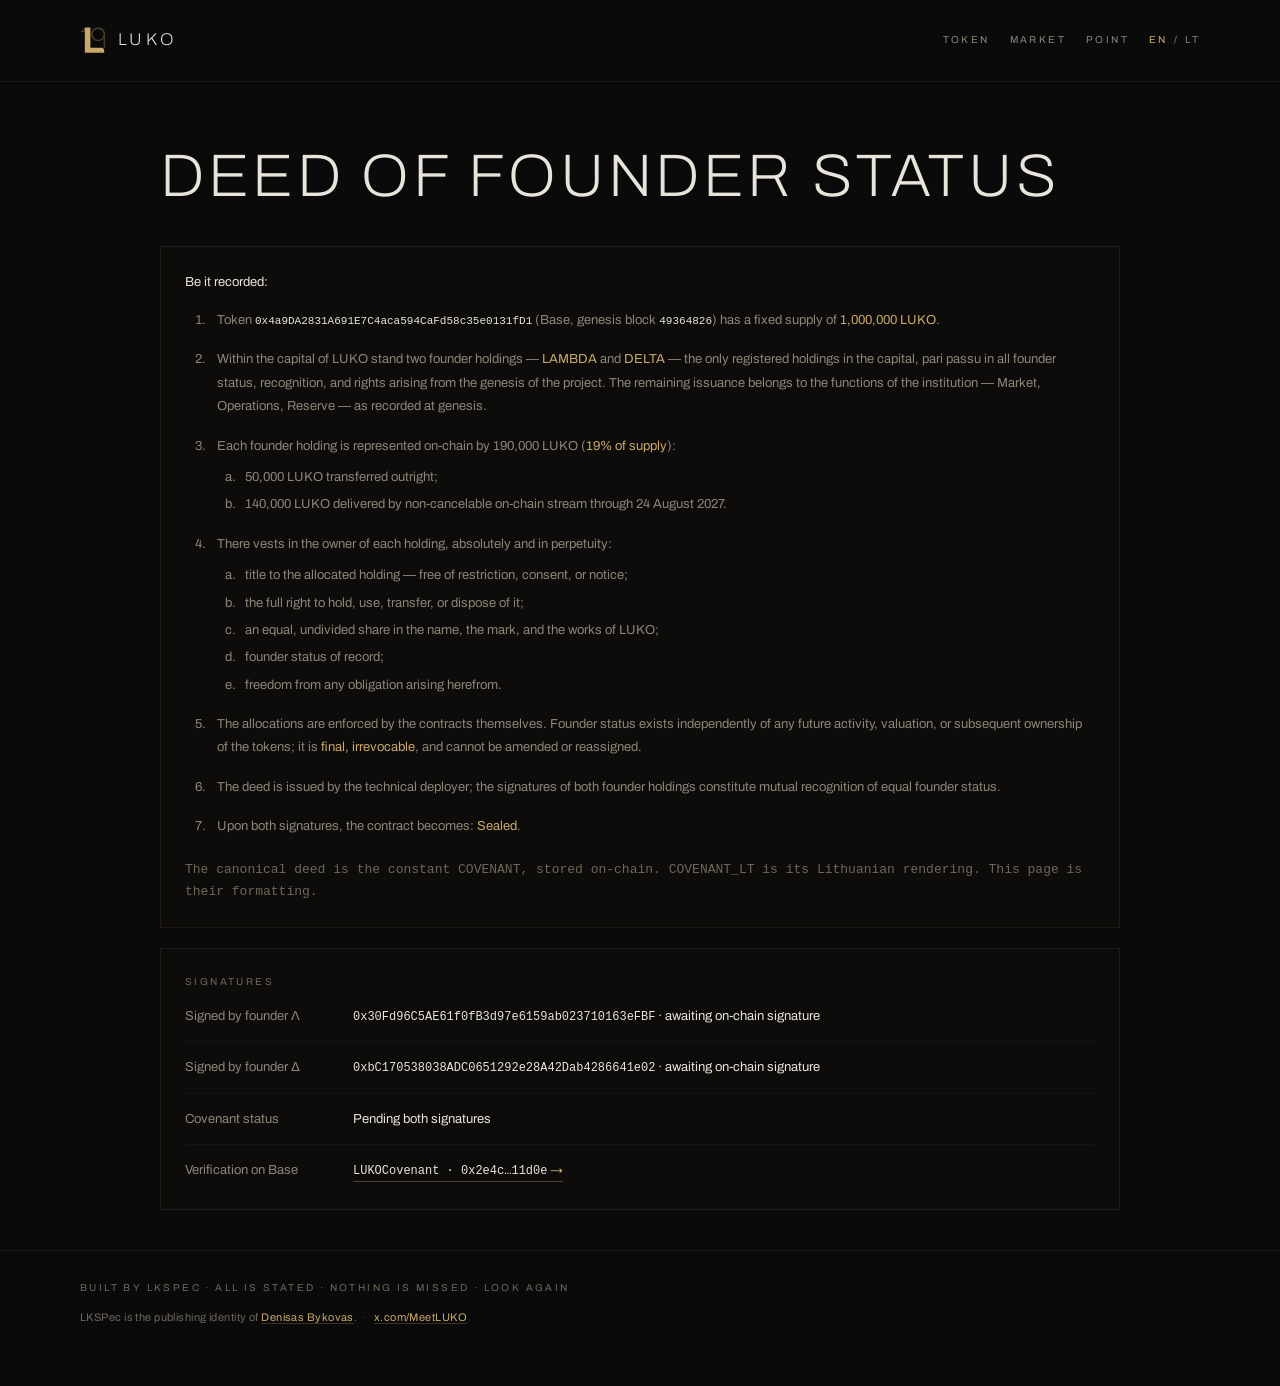
==== website/deed.html @ fccf097d "fix: close the bordered links on the point page The reset that strips the site's gold link underline" ====
<!DOCTYPE html>
<html lang="en">
<head>
  <meta charset="UTF-8">
  <meta name="viewport" content="width=device-width, initial-scale=1">
  <title data-en="LUKO — Deed of Founder Status" data-lt="LUKO — Steigėjo statuso aktas">LUKO — Deed of Founder Status</title>
  <meta name="description" content="LUKO deed of founder status.">
  <link rel="icon" href="assets/favicon.ico" sizes="any">
  <link rel="icon" type="image/png" sizes="32x32" href="assets/favicon-32.png">
  <link rel="icon" type="image/png" sizes="16x16" href="assets/favicon-16.png">
  <meta property="og:title" content="LUKO — Deed of Founder Status">
  <meta property="og:description" content="LUKO deed of founder status.">
  <meta property="og:url" content="https://meetluko.eu/deed">
  <meta property="og:image" content="https://meetluko.eu/api/og">
  <meta name="twitter:card" content="summary_large_image">
  <meta property="og:type" content="website">
  <meta property="og:site_name" content="LUKO">
  <meta property="og:image:width" content="1200">
  <meta property="og:image:height" content="630">
  <meta property="og:image:type" content="image/png">
  <meta property="og:image:alt" content="LUKO — fixed-supply ERC-20 on Base">
  <meta name="twitter:image" content="https://meetluko.eu/api/og">
  <meta name="twitter:title" content="LUKO — Deed of Founder Status">
  <meta name="twitter:description" content="LUKO deed of founder status.">
  <!-- SENTRY_DSN -->
  <script
    src="https://js-de.sentry-cdn.com/7738fc80396b4b68af0041def3125cb0.min.js"
    crossorigin="anonymous"
    defer
  ></script>
  <script>
    (function () {
      function initSentry() {
        try {
          window.Sentry.init({
            environment: "production",
            tracesSampleRate: 0
          });
        } catch (error) { /* Sentry must never block the site. */ }
      }

      function configureSentry() {
        try {
          if (!window.Sentry) return;
          if (typeof window.Sentry.onLoad === "function") {
            window.Sentry.onLoad(initSentry);
          } else {
            initSentry();
          }
        } catch (error) { /* CDN unavailable or blocked. */ }
      }

      if (document.readyState === "complete") {
        configureSentry();
      } else {
        window.addEventListener("load", configureSentry, { once: true });
      }
    })();

    function track(action) {
      try {
        if (window.Sentry && typeof window.Sentry.addBreadcrumb === "function") {
          window.Sentry.addBreadcrumb({ category: "ui", message: action, level: "info" });
        }
      } catch (error) { /* Tracking is non-blocking. */ }
    }

    document.addEventListener("click", function (event) {
      if (!(event.target instanceof Element)) return;
      var target = event.target.closest("a, button, [role='button']");
      if (!target) return;
      var action = target.getAttribute("data-sentry-action");
      if (action) track(action);
    }, true);
  </script>
  <link rel="stylesheet" href="styles.css?v=23">
</head>
<body>
  <a class="skip-link" href="#main" data-en="Skip to content" data-lt="Pereiti prie turinio">Skip to content</a>

  <header class="site-header">
    <a class="lockup" href="https://meetluko.eu/" aria-label="LUKO home">
      <img src="assets/logo-mark-dark.svg" alt="" width="26" height="26">
      <span class="wordmark">LUKO</span>
    </a>
    <nav class="site-nav" aria-label="Sections">
      <a href="/" data-en="Token" data-lt="Tokenas">Token</a>
      <a href="/market" data-en="Market" data-lt="Rinka">Market</a>
      <a href="/point" data-en="Point" data-lt="Taškas">Point</a>
      <span class="language-toggle" role="group" aria-label="Language">
        <button type="button" class="language-option is-active" data-language="en" data-sentry-action="lang_switch" aria-pressed="true">EN</button>
        <span aria-hidden="true">/</span>
        <button type="button" class="language-option" data-language="lt" data-sentry-action="lang_switch" aria-pressed="false">LT</button>
      </span>
    </nav>
  </header>

  <main id="main">
    <section class="hero" aria-labelledby="deed-title">
      <div class="hero-copy">
        <h1 id="deed-title" data-en="DEED OF FOUNDER STATUS" data-lt="STEIGĖJŲ STATUSO AKTAS">DEED OF FOUNDER STATUS</h1>
      </div>
    </section>

    <section class="panel" aria-label="Deed">
      <div class="lang-en">
        <p class="prose deed-opening">Be it recorded:</p>
        <ol class="deed-list">
          <li>Token <code>0x4a9DA2831A691E7C4aca594CaFd58c35e0131fD1</code> (Base, genesis block <code>49364826</code>) has a fixed supply of <span class="gold">1,000,000 LUKO</span>.</li>
          <li>Within the capital of LUKO stand two founder holdings — <span class="gold">LAMBDA</span> and <span class="gold">DELTA</span> — the only registered holdings in the capital, pari passu in all founder status, recognition, and rights arising from the genesis of the project. The remaining issuance belongs to the functions of the institution — Market, Operations, Reserve — as recorded at genesis.</li>
          <li>Each founder holding is represented on-chain by 190,000 LUKO (<span class="gold">19% of supply</span>):
            <ol type="a">
              <li>50,000 LUKO transferred outright;</li>
              <li>140,000 LUKO delivered by non-cancelable on-chain stream through 24 August 2027.</li>
            </ol>
          </li>
          <li>There vests in the owner of each holding, absolutely and in perpetuity:
            <ol type="a">
              <li>title to the allocated holding — free of restriction, consent, or notice;</li>
              <li>the full right to hold, use, transfer, or dispose of it;</li>
              <li>an equal, undivided share in the name, the mark, and the works of LUKO;</li>
              <li>founder status of record;</li>
              <li>freedom from any obligation arising herefrom.</li>
            </ol>
          </li>
          <li>The allocations are enforced by the contracts themselves. Founder status exists independently of any future activity, valuation, or subsequent ownership of the tokens; it is <span class="gold">final, irrevocable</span>, and cannot be amended or reassigned.</li>
          <li>The deed is issued by the technical deployer; the signatures of both founder holdings constitute mutual recognition of equal founder status.</li>
          <li>Upon both signatures, the contract becomes: <span class="gold">Sealed</span>.</li>
        </ol>
      </div>
      <div class="lang-lt">
        <p class="prose deed-opening">Šiuo aktu įtvirtinama:</p>
        <ol class="deed-list">
          <li>Tokeno <code>0x4a9DA2831A691E7C4aca594CaFd58c35e0131fD1</code> (Base, genesis blokas <code>49364826</code>) emisija yra fiksuota — <span class="gold">1 000 000 LUKO</span>.</li>
          <li>LUKO kapitale įtvirtintos dvi steigėjų dalys — <span class="gold">LAMBDA</span> ir <span class="gold">DELTA</span> — vienintelės vardinės dalys kapitale; jos lygiavertės (pari passu) visame steigėjų statuse, pripažinime ir teisėse, kylančiose iš projekto genesis. Likusi emisija priklauso institucijos funkcijoms — Market, Operations, Reserve — pagal genesis įrašą.</li>
          <li>Kiekviena steigėjų dalis on-chain išreiškiama 190 000 LUKO (<span class="gold">19 % emisijos</span>):
            <ol type="a">
              <li>50 000 LUKO perduodami iš karto;</li>
              <li>140 000 LUKO tiekiami neatšaukiamu on-chain srautu iki 2027 m. rugpjūčio 24 d.</li>
            </ol>
          </li>
          <li>Kiekvienos dalies savininkui absoliučiai ir amžinai priklauso:
            <ol type="a">
              <li>nuosavybės teisė į priskirtą dalį — be apribojimų, sutikimų ar pranešimų;</li>
              <li>visa teisė ją laikyti, naudoti, perleisti ar disponuoti;</li>
              <li>lygi, nedaloma dalis LUKO vardo, ženklo ir kūrinių;</li>
              <li>įrašyto steigėjo statusas;</li>
              <li>laisvė nuo bet kokių iš to kylančių įsipareigojimų.</li>
            </ol>
          </li>
          <li>Paskirstymą užtikrina patys kontraktai. Steigėjų statusas galioja nepriklausomai nuo būsimos veiklos, vertės ar vėlesnės tokenų nuosavybės; jis yra <span class="gold">galutinis, neatšaukiamas</span> ir negali būti keičiamas ar perleidžiamas.</li>
          <li>Aktą išleidžia techninis diegėjas; abiejų steigėjų dalių parašai reiškia abipusį lygiaverčio steigėjų statuso pripažinimą.</li>
          <li>Gavus abu parašus, kontraktas tampa: <span class="gold">„Sealed"</span> („Užrakintas").</li>
        </ol>
      </div>
      <p class="footnote spec-gap" data-en="The canonical deed is the constant COVENANT, stored on-chain. COVENANT_LT is its Lithuanian rendering. This page is their formatting." data-lt="Kanoninis aktas yra konstanta COVENANT, saugoma on-chain. COVENANT_LT — jos lietuviškas atitikmuo. Šis puslapis — tik jų formatavimas.">The canonical deed is the constant COVENANT, stored on-chain. COVENANT_LT is its Lithuanian rendering. This page is their formatting.</p>
    </section>

    <section class="panel" aria-labelledby="signatures-label">
      <h2 id="signatures-label" class="label" data-en="Signatures" data-lt="PARAŠAI">Signatures</h2>
      <div class="link-rows">
        <div class="link-row">
          <span class="link-name" data-en="Signed by founder Λ" data-lt="Pasirašė steigėjas Λ">Signed by founder Λ</span>
          <span class="deed-sig"><code class="address">0x30Fd96C5AE61f0fB3d97e6159ab023710163eFBF</code> · <span id="sig-lambda" data-en="awaiting on-chain signature" data-lt="laukiama parašo grandinėje">awaiting on-chain signature</span></span>
        </div>
        <div class="link-row">
          <span class="link-name" data-en="Signed by founder Δ" data-lt="Pasirašė steigėjas Δ">Signed by founder Δ</span>
          <span class="deed-sig"><code class="address">0xbC170538038ADC0651292e28A42Dab4286641e02</code> · <span id="sig-delta" data-en="awaiting on-chain signature" data-lt="laukiama parašo grandinėje">awaiting on-chain signature</span></span>
        </div>
        <div class="link-row">
          <span class="link-name" data-en="Covenant status" data-lt="Akto būsena">Covenant status</span>
          <span id="covenant-status" data-en="Pending both signatures" data-lt="Laukiama abiejų parašų">Pending both signatures</span>
        </div>
        <div class="link-row">
          <span class="link-name" data-en="Verification on Base" data-lt="Patikra Base tinkle">Verification on Base</span>
          <a href="https://basescan.org/address/0x2e4c8DcbdDA4eDbEdC2E1052185111592ca11d0e#code" rel="noopener" data-sentry-action="outbound_deed_verification"><code class="address">LUKOCovenant · 0x2e4c…11d0e</code> →</a>
        </div>
      </div>
    </section>
  </main>

  <footer class="site-footer">
    <p>Built by LKSPec · <span data-en="All is stated · Nothing is missed · Look again" data-lt="Viskas pasakyta · Nieko nepraleista · Pažvelk dar kartą">All is stated · Nothing is missed · Look again</span></p>
    <p class="footer-note">LKSPec is the publishing identity of <a href="https://www.linkedin.com/in/bykovas/" rel="noopener me">Denisas Bykovas</a>.<span class="footer-sep">·</span><a href="https://x.com/MeetLUKO" rel="noopener me" data-sentry-action="outbound_x">x.com/MeetLUKO</a></p>
  </footer>

  <script src="app.js?v=10" defer></script>
  <script src="covenant.js?v=1" type="module"></script>
</body>
</html>
---- website/styles.css ----
/* LUKO — genesis site. Tokens from the LUKO design system. Mobile-first. */
@import url("https://fonts.googleapis.com/css2?family=Archivo:wght@200;300;400&display=swap");

:root {
  --luko-gold: #C9A86A;
  --luko-gold-hover: #E4D2AA;
  --luko-black: #0A0A0A;
  --luko-panel: #0D0C0A;
  --luko-hairline: #1E1B16;
  --luko-hairline-raised: #2A261E;
  --luko-divider: #151310;
  --luko-offwhite: #E8E4DC;
  --luko-muted: #8C8577;
  --luko-faint: #6E6759;
  --font-sans: "Helvetica Neue", Archivo, Helvetica, Arial, sans-serif;
  --font-mono: "SF Mono", ui-monospace, Menlo, monospace;
  --motion: 120ms linear;
}

* { box-sizing: border-box; }

body {
  margin: 0;
  background: var(--luko-black);
  color: var(--luko-offwhite);
  font-family: var(--font-sans);
  font-size: 13px;
  line-height: 1.7;
  -webkit-font-smoothing: antialiased;
}

a {
  color: var(--luko-gold);
  text-decoration: none;
  border-bottom: 1px solid rgba(201, 168, 106, 0.35);
  transition: color var(--motion), border-color var(--motion);
}
a:hover { color: var(--luko-gold-hover); border-bottom-color: var(--luko-gold-hover); }
::selection { background: rgba(201, 168, 106, 0.25); }

:focus-visible {
  outline: 1px solid var(--luko-gold);
  outline-offset: 3px;
}

.skip-link {
  position: absolute;
  left: 24px;
  top: -48px;
  padding: 8px 14px;
  background: var(--luko-panel);
  border: 1px solid var(--luko-hairline-raised);
  font-size: 10px;
  letter-spacing: 0.24em;
  text-transform: uppercase;
  z-index: 10;
}
.skip-link:focus { top: 16px; }

/* Header — the only sticky element */
.site-header {
  position: sticky;
  top: 0;
  display: flex;
  align-items: center;
  gap: 24px;
  padding: 18px 24px;
  background: var(--luko-black);
  border-bottom: 1px solid var(--luko-hairline);
  z-index: 5;
}
.lockup {
  display: flex;
  align-items: center;
  gap: 12px;
  color: var(--luko-offwhite);
  border-bottom: 0;
}
.lockup:hover {
  color: var(--luko-offwhite);
  border-bottom-color: transparent;
}
.wordmark { font-size: 17px; font-weight: 200; letter-spacing: 0.2em; }
.site-nav {
  display: flex;
  align-items: center;
  gap: 20px;
  margin-left: auto;
  font-size: 10px;
  letter-spacing: 0.24em;
  text-transform: uppercase;
}
.site-nav a {
  display: inline-flex;
  align-items: center;
  line-height: 1;
  color: var(--luko-muted);
  border-bottom: 1px solid transparent;
}
.site-nav a:hover { color: var(--luko-gold); border-bottom-color: var(--luko-gold); }
.language-toggle {
  display: inline-flex;
  align-items: center;
  gap: 6px;
  line-height: 1;
  color: var(--luko-muted);
  white-space: nowrap;
}
.language-option {
  appearance: none;
  margin: 0;
  padding: 0;
  font: inherit;
  line-height: 1;
  letter-spacing: inherit;
  text-transform: inherit;
  color: var(--luko-muted);
  background: transparent;
  border: 0;
  cursor: pointer;
  transition: color var(--motion);
}
.language-option:hover,
.language-option.is-active { color: var(--luko-gold); }

main {
  max-width: 1120px;
  margin: 0 auto;
  padding: 0 24px;
}

/* Hero — coin left, copy right, as on the social banner */
.hero {
  display: flex;
  flex-direction: row;
  align-items: center;
  gap: 20px;
  padding: 44px 0 32px;
}
.hero-mark { width: 76px; height: 76px; }
.hero-copy {
  display: flex;
  flex-direction: column;
  gap: 10px;
}
.hero h1 {
  margin: 0;
  font-size: 38px;
  font-weight: 200;
  letter-spacing: 0.06em;
  line-height: 1;
}
.hero-kicker {
  margin: 0;
  font-size: 10px;
  letter-spacing: 0.18em;
  text-transform: uppercase;
  color: var(--luko-gold);
}
.tagline {
  margin: 0;
  font-size: 15px;
  color: var(--luko-muted);
  text-wrap: pretty;
}

/* Statement — narrative display line */
.statement { padding: 8px 0 40px; }
.statement-line {
  margin: 0;
  font-size: 24px;
  font-weight: 200;
  letter-spacing: 0.04em;
  line-height: 1.4;
  color: var(--luko-offwhite);
  text-wrap: pretty;
}

/* Full-width band */
.band {
  border-top: 1px solid rgba(201, 168, 106, 0.35);
  border-bottom: 1px solid rgba(201, 168, 106, 0.35);
  padding: 28px 0;
  margin: 32px 0;
  text-align: center;
}
.band p {
  margin: 0;
  font-size: 15px;
  font-weight: 300;
  letter-spacing: 0.06em;
  color: var(--luko-offwhite);
}

/* Footnotes */
.footnote {
  margin: 16px 0 0;
  font-family: var(--font-mono);
  font-size: 13px;
  line-height: 1.7;
  color: var(--luko-faint);
  text-wrap: pretty;
}
.footnote + .footnote { margin-top: 6px; }
.coin-line {
  margin: 16px 0 0;
  font-family: var(--font-mono);
  font-size: 12px;
  color: var(--luko-offwhite);
}
.disclosure {
  margin: 0;
  font-size: 11px;
  color: var(--luko-faint);
  text-wrap: pretty;
}
.closing-line {
  margin-top: 10px;
}

/* Panels */
.panel {
  border: 1px solid var(--luko-hairline);
  background: var(--luko-panel);
  padding: 20px;
  margin-bottom: 20px;
}
.label {
  margin: 0 0 12px;
  font-size: 10px;
  font-weight: 400;
  letter-spacing: 0.24em;
  text-transform: uppercase;
  color: var(--luko-faint);
}

/* Facts */
.facts { margin: 0; }
.fact {
  display: flex;
  justify-content: space-between;
  align-items: baseline;
  gap: 16px;
  padding: 11px 0;
  border-bottom: 1px solid var(--luko-divider);
}
.fact:last-child { border-bottom: none; }
.fact dt { color: var(--luko-muted); }
.fact dd { margin: 0; text-align: right; }
.fact .accent { color: var(--luko-gold); }
.fact .pending { color: var(--luko-faint); }

.prose {
  margin: 0;
  color: var(--luko-muted);
  text-wrap: pretty;
}

/* Links */
.link-rows { display: flex; flex-direction: column; }
.link-row {
  display: flex;
  flex-direction: column;
  gap: 8px;
  padding: 14px 0;
  border-bottom: 1px solid var(--luko-divider);
}
.link-row:last-child { border-bottom: none; padding-bottom: 3px; }
.link-row:first-child { padding-top: 3px; }
.link-name { color: var(--luko-muted); }
.link-row > a { align-self: flex-start; }
.contract { display: flex; flex-direction: column; gap: 12px; }
.address {
  font-family: var(--font-mono);
  font-size: 11px;
  color: var(--luko-offwhite);
  word-break: break-all;
}
.contract-actions { display: flex; align-items: center; gap: 16px; }

.copy-button {
  font-family: var(--font-sans);
  font-size: 12px;
  letter-spacing: 0.14em;
  text-transform: uppercase;
  color: var(--luko-offwhite);
  background: #12100D;
  border: 1px solid var(--luko-hairline-raised);
  border-radius: 0;
  height: 44px;
  padding: 0 20px;
  cursor: pointer;
  transition: border-color var(--motion), color var(--motion), background var(--motion);
}
.copy-button:hover { border-color: var(--luko-gold); color: var(--luko-gold); }

/* The quiet gold action — gold ink and border, no fill */
#add-luko,
#get-card,
.gold-action {
  background: transparent;
  border-color: rgba(201, 168, 106, 0.35);
  color: var(--luko-gold);
}
#add-luko:hover,
#get-card:hover,
.gold-action:hover {
  background: transparent;
  border-color: var(--luko-gold-hover);
  color: var(--luko-gold-hover);
}
#donation-note .copy-button { margin-top: 16px; }

/* Footer */
.site-footer {
  border-top: 1px solid var(--luko-hairline);
  margin-top: 40px;
  padding: 24px 24px 56px;
}
.site-footer p {
  margin: 0;
  font-size: 10px;
  letter-spacing: 0.24em;
  text-transform: uppercase;
  color: var(--luko-faint);
}
/* Attribution line — a sentence, so it drops the uppercase tracking of the
   line above it and stays quieter than any link on the page. */
.site-footer .footer-note {
  margin-top: 12px;
  font-size: 11px;
  letter-spacing: 0.04em;
  text-transform: none;
  color: var(--luko-faint);
}
.site-footer .footer-note a { border-bottom-color: rgba(201, 168, 106, 0.25); }
.footer-sep { padding: 0 6px; opacity: 0.5; }

@media (min-width: 720px) {
  .site-header { padding: 26px 80px; }
  main { padding: 0 80px; }
  .hero { padding: 64px 0 40px; gap: 32px; }
  .statement { padding: 8px 0 56px; }
  .statement-line { font-size: 32px; }
  .band { padding: 36px 0; margin: 40px 0; }
  .band p { font-size: 17px; }
  .hero-mark { width: 112px; height: 112px; }
  .hero-copy { gap: 14px; }
  .hero h1 { font-size: 60px; }
  .hero-kicker { font-size: 12px; }
  .tagline { font-size: 16px; }
  .panel { padding: 24px; }
  .link-row { flex-direction: row; align-items: baseline; }
  .link-name { width: 160px; flex-shrink: 0; }
  .contract { flex: 1; flex-direction: row; align-items: center; justify-content: space-between; gap: 24px; }
  .address { font-size: 12px; }
  .site-footer { padding: 28px 80px 60px; }
}

/* Wallet dialog */
dialog {
  background: var(--luko-panel);
  color: var(--luko-offwhite);
  border: 1px solid var(--luko-hairline-raised);
  border-radius: 0;
  padding: 24px;
  width: calc(100% - 48px);
  max-width: 360px;
  font-size: 13px;
  line-height: 1.7;
}
dialog::backdrop { background: rgba(0, 0, 0, 0.6); }
.dialog-message { margin: 0; }
.dialog-link { display: block; width: fit-content; margin-top: 16px; }
#wallet-dialog .address { display: block; margin: 12px 0; }
.dialog-actions {
  display: flex;
  justify-content: space-between;
  align-items: center;
  gap: 16px;
  margin-top: 20px;
}
.wallet-option {
  display: flex;
  align-items: center;
  gap: 12px;
  width: 100%;
  margin-bottom: 8px;
  font-family: var(--font-sans);
  font-size: 12px;
  letter-spacing: 0.14em;
  text-transform: uppercase;
  color: var(--luko-offwhite);
  background: transparent;
  border: 1px solid var(--luko-hairline-raised);
  border-radius: 0;
  height: 44px;
  padding: 0 16px;
  cursor: pointer;
  transition: border-color var(--motion), color var(--motion);
}
.wallet-option:last-child { margin-bottom: 0; }
.wallet-option:hover { border-color: var(--luko-gold); color: var(--luko-gold); }
.wallet-option img { width: 20px; height: 20px; }

/* Donation note flow */
#card-dialog.is-wide { max-width: 560px; }
.amount-input {
  width: 100%;
  margin-top: 16px;
  height: 44px;
  padding: 0 16px;
  font-family: var(--font-mono);
  font-size: 14px;
  color: var(--luko-offwhite);
  background: #12100D;
  border: 1px solid var(--luko-hairline-raised);
  border-radius: 0;
}
.amount-input:focus { outline: none; border-color: var(--luko-gold); }
.preset-row { display: flex; gap: 8px; margin-top: 16px; }
.preset-button {
  flex: 1;
  font-family: var(--font-sans);
  font-size: 12px;
  letter-spacing: 0.08em;
  color: var(--luko-muted);
  background: transparent;
  border: 1px solid var(--luko-hairline-raised);
  border-radius: 0;
  height: 40px;
  cursor: pointer;
  transition: border-color var(--motion), color var(--motion);
}
.preset-button:hover { border-color: var(--luko-gold); color: var(--luko-gold); }
.preset-button.is-active { border-color: var(--luko-gold); color: var(--luko-gold); }
.donate-submit { margin-top: 16px; width: 100%; }
.note-img {
  display: block;
  width: 100%;
  height: auto;
  border: 1px solid var(--luko-hairline-raised);
}
.note-download { margin-top: 16px; width: 100%; }
.note-hint {
  margin: 12px 0 0;
  font-size: 11px;
  letter-spacing: 0.04em;
  color: var(--luko-muted);
  text-align: center;
}

/* Streams — two mirrored columns */
.streams-grid { display: flex; flex-direction: column; }
@media (min-width: 720px) {
  .streams-grid { display: grid; grid-template-columns: 1fr 1fr; gap: 20px; }
  .streams-grid .panel { margin-bottom: 20px; }
}

/* Live market — prominent value */
/* Two headline values. Stacked full-width on phones so each number keeps its
   size; paired left/right once there is room for both on one line. */
.market-value-block {
  margin-top: 20px;
  padding-top: 20px;
  border-top: 1px solid var(--luko-hairline);
  display: flex;
  flex-direction: column;
  gap: 18px;
}
.market-stake-row {
  display: flex;
  align-items: baseline;
  gap: 12px;
}
.market-value-big {
  font-size: 40px;
  font-weight: 200;
  letter-spacing: 0.04em;
  line-height: 1;
  color: var(--luko-gold);
}
.market-stake-units { font-size: 13px; color: var(--luko-faint); }
/* Composition bar — immediate vs streaming, in true proportion (50k / 140k) */
.market-split {
  display: flex;
  height: 8px;
  border-radius: 4px;
  overflow: hidden;
  background: var(--luko-divider);
}
.market-split-immediate { width: 26.3%; background: var(--luko-gold); }
.market-split-streaming { width: 73.7%; background: #6E5F45; }
.market-components { display: flex; flex-direction: column; gap: 14px; }
.market-value-item .label { display: flex; align-items: center; gap: 8px; }
.market-value-mid {
  font-size: 22px;
  font-weight: 200;
  color: var(--luko-offwhite);
}
/* "available now" sub-line under the streaming value: vested-so-far in LUKO
   (ticks client-side) and, once price is known, its USD value. Distinguishes
   the total streaming allocation from the portion already available. */
.market-value-avail {
  font-size: 12px;
  color: var(--luko-faint);
  margin-top: 4px;
}
/* Footnote reference marker (superscript "1") next to the price and stake,
   linking to the #price-note explanation at the foot of the page. */
.note-ref {
  font-size: 11px;
  line-height: 1;
  vertical-align: super;
  margin-left: 3px;
  color: var(--luko-gold);
  text-decoration: none;
  border-bottom: none;
}
.note-ref:hover { text-decoration: underline; }
/* Price-calculation footnote at the foot of the market page. */
.market-note {
  max-width: 640px;
  margin: 8px auto 0;
  padding: 0 20px;
  color: var(--luko-faint);
  font-size: 12px;
  line-height: 1.55;
}
.market-note p { margin: 0; }
.market-note-verify { margin-top: 6px; }
.market-note a {
  color: var(--luko-gold);
  border-bottom: 1px solid rgba(201, 168, 106, 0.25);
}
/* Point — placeholder page: centered logo + "coming soon" caption. */
.point-hero {
  display: flex;
  flex-direction: column;
  align-items: center;
  justify-content: center;
  text-align: center;
  gap: 24px;
  padding: 72px 0 56px;
  min-height: 42vh;
}
.point-logo { width: 96px; height: 96px; }
.point-title {
  font-size: 34px;
  font-weight: 200;
  letter-spacing: 0.14em;
  margin: 0;
  color: var(--luko-offwhite);
}
.point-soon { color: var(--luko-faint); font-size: 16px; letter-spacing: 0.02em; margin: 0; }
@media (min-width: 720px) {
  .point-logo { width: 128px; height: 128px; }
  .point-title { font-size: 44px; }
  .point-soon { font-size: 18px; }
}
.swatch { width: 9px; height: 9px; border-radius: 2px; flex: 0 0 auto; }
.swatch-immediate { background: var(--luko-gold); }
.swatch-streaming { background: #6E5F45; }
@media (min-width: 720px) {
  .market-value-big { font-size: 56px; }
  .market-value-mid { font-size: 30px; }
  .market-components { flex-direction: row; gap: 24px; }
  .market-components .market-value-item { flex: 1; }
  .market-value-item:last-child { text-align: right; }
  .market-value-item:last-child .label { justify-content: flex-end; }
}

/* Chart embed — tinted to brand */
.chart-frame { border: 1px solid var(--luko-divider); }
.chart-frame iframe {
  display: block;
  width: 100%;
  height: 640px;
  border: 0;
  filter: hue-rotate(-125deg) saturate(0.55) brightness(0.96);
}

/* Allocation — chart + table */
.allocation-layout { display: flex; flex-direction: column; gap: 28px; }
.allocation-chart-col { display: flex; flex-direction: column; gap: 20px; align-items: center; }
.allocation-chart { width: 208px; height: 208px; }
.allocation-legend {
  list-style: none;
  margin: 0;
  padding: 0;
  display: flex;
  flex-direction: column;
  gap: 8px;
  width: 100%;
  max-width: 240px;
}
.allocation-legend li {
  display: flex;
  align-items: center;
  gap: 10px;
  font-size: 12px;
  color: var(--luko-muted);
}
.legend-swatch { width: 10px; height: 10px; flex-shrink: 0; }
.row-swatch {
  display: inline-block;
  width: 9px;
  height: 9px;
  margin-right: 10px;
  vertical-align: baseline;
}
.legend-name { flex: 1; }
.legend-pct { color: var(--luko-offwhite); }
.table-scroll { overflow-x: auto; }
.allocation-table {
  width: 100%;
  border-collapse: collapse;
  font-size: 13px;
  white-space: nowrap;
}
.allocation-table th {
  padding: 0 12px 10px;
  font-size: 10px;
  font-weight: 400;
  letter-spacing: 0.24em;
  text-transform: uppercase;
  color: var(--luko-faint);
  text-align: right;
  border-bottom: 1px solid var(--luko-hairline);
}
.allocation-table td {
  padding: 11px 12px;
  text-align: right;
  border-bottom: 1px solid var(--luko-divider);
  color: var(--luko-offwhite);
}
.allocation-table th:first-child,
.allocation-table td:first-child { text-align: left; padding-left: 0; }
.allocation-table th:last-child,
.allocation-table td:last-child { padding-right: 0; }
.allocation-table td:first-child { color: var(--luko-muted); }
.allocation-table .muted { color: var(--luko-faint); }
.allocation-table .accent { color: var(--luko-gold); }
.allocation-table .total-row td {
  border-bottom: none;
  border-top: 1px solid var(--luko-hairline-raised);
  color: var(--luko-offwhite);
}
@media (max-width: 719px) {
  .allocation-table { font-size: 10px; white-space: normal; }
  .allocation-table th {
    padding: 0 4px 8px;
    font-size: 8px;
    letter-spacing: 0.08em;
  }
  .allocation-table td { padding: 9px 4px; }
  .allocation-table th:nth-child(3),
  .allocation-table td:nth-child(3) { display: none; }
}
@media (min-width: 960px) {
  .allocation-layout { flex-direction: row; align-items: flex-start; gap: 40px; }
  .allocation-chart-col { flex-shrink: 0; }
  .table-scroll { flex: 1; }
}

@media (prefers-reduced-motion: reduce) {
  *, *::before, *::after { transition: none !important; }
}

/* Specification page */
.spec-table {
  width: 100%;
  border-collapse: collapse;
  font-size: 12px;
}
.spec-table td {
  padding: 7px 12px;
  text-align: right;
  border-bottom: 1px solid var(--luko-divider);
  color: var(--luko-offwhite);
}
.spec-table tr:last-child td { border-bottom: none; }
.spec-table td:first-child { text-align: left; padding-left: 0; color: var(--luko-muted); }
.spec-table td:last-child { padding-right: 0; }
.spec-table code { font-family: var(--font-mono); font-size: 11px; word-break: break-all; }
.spec-table .accent { color: var(--luko-gold); }
.prose code { font-family: var(--font-mono); font-size: 11px; color: var(--luko-offwhite); }
.prose strong { font-weight: 400; color: var(--luko-offwhite); }
.prose + .prose { margin-top: 12px; }
.spec-gap { margin-top: 20px; }
.sublabel {
  margin: 24px 0 12px;
  font-size: 10px;
  font-weight: 400;
  letter-spacing: 0.24em;
  text-transform: uppercase;
  color: var(--luko-faint);
}
.code-block {
  margin: 12px 0 0;
  padding: 16px;
  border: 1px solid var(--luko-divider);
  background: var(--luko-bg, #0A0A0A);
  font-family: var(--font-mono);
  font-size: 11px;
  line-height: 1.7;
  color: var(--luko-offwhite);
  overflow-x: auto;
}
.spec-list {
  margin: 12px 0;
  padding-left: 18px;
  color: var(--luko-muted);
  font-size: 13px;
  line-height: 1.7;
}
.spec-list li { margin-bottom: 6px; }
.spec-list li:last-child { margin-bottom: 0; }
.spec-list strong { font-weight: 400; color: var(--luko-offwhite); }
.faq-item { padding: 14px 0; border-bottom: 1px solid var(--luko-divider); }
.faq-item:last-child { border-bottom: none; padding-bottom: 3px; }
.faq-q {
  margin: 0 0 8px;
  font-size: 13px;
  color: var(--luko-offwhite);
}
.link-plain { font-size: 13px; color: var(--luko-offwhite); }
.doc-link { display: inline-block; margin-top: 4px; }

/* Spec — contents + back-to-top */
html { scroll-behavior: smooth; }
main section[id], #top { scroll-margin-top: 76px; }
.spec-toc {
  display: flex;
  flex-wrap: wrap;
  gap: 8px 20px;
  padding: 0 0 24px;
}
.spec-toc a {
  font-size: 10px;
  letter-spacing: 0.18em;
  text-transform: uppercase;
  color: var(--luko-muted);
  border-bottom: 1px solid transparent;
  transition: color var(--motion), border-color var(--motion);
}
.spec-toc a:hover { color: var(--luko-gold); border-bottom-color: var(--luko-gold); }
.panel-head {
  display: flex;
  align-items: baseline;
  justify-content: space-between;
  gap: 16px;
}
.panel-head .label { margin-bottom: 12px; }
.to-top {
  font-size: 10px;
  letter-spacing: 0.18em;
  text-transform: uppercase;
  color: var(--luko-faint);
  border-bottom: 1px solid transparent;
  white-space: nowrap;
  transition: color var(--motion), border-color var(--motion);
}
.to-top:hover { color: var(--luko-gold); border-bottom-color: var(--luko-gold); }

/* Parallel-language blocks. Long documents keep both languages in the markup
   so inline <code>/<strong> survives switching; only one block is shown.
   English is the default, including without JavaScript. */
.lang-lt { display: none; }
[data-lang="lt"] .lang-lt { display: block; }
[data-lang="lt"] .lang-en { display: none; }

/* Give / take — equal pair */
#donation-note .copy-button,
#claim .copy-button { margin-top: 16px; }
#claim .footnote { margin-top: 10px; }
.copy-button:disabled,
.copy-button:disabled:hover {
  background: #1A1814;
  border-color: transparent;
  color: var(--luko-disabled, #4E4940);
  cursor: not-allowed;
}

/* Give | take — equal columns on wide screens, stacked on mobile */
.give-take-grid { display: flex; flex-direction: column; }
@media (min-width: 720px) {
  .give-take-grid { display: grid; grid-template-columns: 1fr 1fr; gap: 20px; }
}

/* Deed */
.deed-opening { color: var(--luko-offwhite); }
.deed-list { margin: 16px 0 0; padding-left: 24px; color: var(--luko-muted); font-size: 13px; line-height: 1.8; }
.deed-list > li { margin-bottom: 16px; padding-left: 8px; }
.deed-list > li:last-child { margin-bottom: 0; }
.deed-list ol { margin: 8px 0 0; padding-left: 22px; }
.deed-list ol li { margin-bottom: 4px; padding-left: 6px; }
.deed-list code { font-family: var(--font-mono); font-size: 11px; color: var(--luko-offwhite); word-break: break-all; }
.deed-list .gold, .gold { color: var(--luko-gold); }

/* ---------------------------------------------------------------------------
   Point — the page written for friends rather than for the record.
   It runs its own visual identity: apricot paper with a dot screen, Anton
   display type, neon fills. Everything here is scoped to `.pt-body` so the
   black/champagne system used by every other page is untouched.
   Mobile-first; one breakpoint at 900px.
   --------------------------------------------------------------------------- */
.pt-body {
  --pt-bg: #FFDFAF;
  --pt-ink: #1E1408;
  --pt-ink-hover: #3A2A16;
  --pt-ink-soft: #7A5F3C;
  --pt-rule: #1E140833;
  --pt-rule-dark: #FFDFAF33;
  --pt-note-dark: #FFDFAF99;
  --pt-magenta: #B0007F;
  --pt-pink: #FF4BD8;
  --pt-green: #8BFF6B;
  --pt-on-dark: #FFDFAF;
  --pt-display: Anton, "Arial Narrow", "Helvetica Neue", sans-serif;
  --pt-sans: "Space Grotesk", "Helvetica Neue", Arial, sans-serif;
  --pt-mono: "DM Mono", ui-monospace, Menlo, monospace;

  background: var(--pt-bg);
  background-image: radial-gradient(#00000018 1px, transparent 1px);
  background-size: 4px 4px;
  color: var(--pt-ink);
  font-family: var(--pt-sans);
  font-size: 15px;
  line-height: 1.5;
}

/* The site-wide link and layout rules assume the dark system; unwind them.
   :where() keeps this reset at zero specificity for the `a`, so a bordered
   link like the secondary button or the dashed card keeps the border it asks
   for — without it the reset outranks them and the box renders open at the
   bottom. */
.pt-body :where(a) {
  color: inherit;
  border-bottom: 0;
  transition: background-color var(--motion), color var(--motion), border-color var(--motion);
}
.pt-body :where(a:hover) { color: inherit; border-bottom-color: transparent; }
.pt-body ::selection { background: rgba(176, 0, 127, 0.22); }
.pt-body :focus-visible { outline: 2px solid var(--pt-magenta); outline-offset: 2px; }
.pt-body .skip-link {
  background: var(--pt-ink);
  border-color: var(--pt-ink);
  color: var(--pt-on-dark);
  font-family: var(--pt-mono);
}
.pt-body main { max-width: 656px; margin: 0 auto; padding: 0; }
.pt-body main section[id] { scroll-margin-top: 24px; }
.pt-header,
.pt-footer { max-width: 656px; margin: 0 auto; }

/* Header */
.pt-header {
  display: flex;
  align-items: center;
  gap: 12px;
  padding: 18px;
}
.pt-lockup { display: flex; align-items: center; gap: 10px; }
.pt-chip {
  flex: none;
  width: 46px;
  height: 46px;
  display: flex;
  align-items: center;
  justify-content: center;
  background: #000;
  border-radius: 50%;
}
.pt-chip img { display: block; width: 26px; height: 26px; }
.pt-wordmark { font-family: var(--pt-display); font-size: 19px; letter-spacing: 0.04em; }
.pt-nav { display: none; }
.pt-body .pt-header-cta { display: none; }
.pt-meta { display: flex; align-items: center; gap: 14px; margin-left: auto; }
.pt-tag {
  font-family: var(--pt-mono);
  font-size: 10px;
  letter-spacing: 0.16em;
  color: var(--pt-ink-soft);
}
.pt-body .language-toggle {
  font-family: var(--pt-mono);
  font-size: 10px;
  letter-spacing: 0.16em;
  color: var(--pt-ink-soft);
}
.pt-body .language-option { font-family: inherit; color: var(--pt-ink-soft); }
.pt-body .language-option:hover,
.pt-body .language-option.is-active { color: var(--pt-ink); }

/* Hero */
.pt-hero-copy { padding: 10px 18px 22px; }
.pt-h1 {
  margin: 0;
  font-family: var(--pt-display);
  font-weight: 400;
  font-size: 46px;
  /* Anton never goes below line-height 1: Lithuanian diacritics (Ė, Ų, Ž, Š, Ū)
     collide with the line above. */
  line-height: 1.05;
}
.pt-accent { color: var(--pt-magenta); }
.pt-lead { margin: 16px 0 0; font-size: 17px; line-height: 1.5; font-weight: 500; }
.pt-facts {
  list-style: none;
  margin: 0 18px 22px;
  padding: 0;
  display: grid;
  grid-template-columns: 1fr 1fr;
}
.pt-fact { padding: 16px 14px; border-top: 2px solid var(--pt-ink); }
.pt-fact:nth-child(odd) { border-right: 2px solid var(--pt-ink); }
.pt-fact-value {
  display: block;
  font-family: var(--pt-display);
  font-weight: 400;
  font-size: 26px;
  line-height: 1;
}
.pt-fact-label {
  display: block;
  margin-top: 8px;
  font-family: var(--pt-mono);
  font-size: 10px;
  letter-spacing: 0.12em;
  color: var(--pt-ink-soft);
}

/* Questions */
.pt-qa { padding: 0 18px 22px; }
.pt-section-title {
  margin: 0 0 12px;
  font-family: var(--pt-display);
  font-weight: 400;
  font-size: 24px;
  line-height: 1.1;
}
.pt-cards { display: flex; flex-direction: column; gap: 10px; }
.pt-card {
  display: block;
  padding: 16px;
  border: 3px solid var(--pt-ink);
}
/* The filled cards carry a border in their own colour so every card in the row
   has the same box, fill or no fill. */
.pt-card--pink { background: var(--pt-pink); border-color: var(--pt-pink); }
.pt-card--green { background: var(--pt-green); border-color: var(--pt-green); }
.pt-card--ask { display: none; }
.pt-q {
  display: block;
  margin: 0 0 7px;
  font-family: var(--pt-display);
  font-weight: 400;
  font-size: 19px;
  line-height: 1.15;
}
.pt-a { display: block; margin: 0; font-size: 15px; line-height: 1.5; }

/* That night */
.pt-night { padding: 0 18px 22px; }
.pt-night-note { display: none; }
.pt-steps {
  list-style: none;
  margin: 0;
  padding: 0;
  border-top: 2px solid var(--pt-ink);
}
.pt-step {
  display: grid;
  grid-template-columns: 62px 1fr;
  padding: 14px 0;
}
.pt-step + .pt-step { border-top: 1px solid var(--pt-rule); }
.pt-time { font-family: var(--pt-mono); font-size: 13px; color: var(--pt-ink-soft); }
.pt-step--last .pt-time { color: var(--pt-magenta); }
.pt-step-body { margin: 0; font-size: 15px; line-height: 1.5; }

/* Statement and call to action */
.pt-close { padding: 0 18px 26px; }
.pt-statement {
  margin: 0 0 22px;
  padding: 20px 18px;
  background: var(--pt-ink);
  color: var(--pt-on-dark);
  font-size: 17px;
  line-height: 1.55;
}
.pt-mark { color: var(--pt-green); }
.pt-actions { display: flex; flex-direction: column; gap: 10px; }
.pt-btn { display: block; text-align: center; }
.pt-body .pt-btn--primary {
  background: var(--pt-ink);
  color: var(--pt-on-dark);
  padding: 18px;
  font-family: var(--pt-display);
  font-size: 20px;
}
.pt-btn--secondary {
  border: 3px solid var(--pt-ink);
  padding: 14px;
  font-family: var(--pt-mono);
  font-size: 12px;
  letter-spacing: 0.1em;
}

/* Footer */
.pt-footer {
  /* The design's 30px, plus whatever the device reserves for its home
     indicator. Separate declaration so a browser without env() keeps the
     shorthand — and its side gutters — instead of dropping the lot. */
  padding: 0 18px 30px;
  padding-bottom: calc(30px + env(safe-area-inset-bottom, 0px));
  font-family: var(--pt-mono);
  font-size: 10px;
  line-height: 1.6;
  color: var(--pt-ink-soft);
}
.pt-address { margin: 0; word-break: break-all; }
.pt-footer-note,
.pt-footer-meta { margin: 8px 0 0; }
.pt-footer-meta a { text-decoration: underline; text-underline-offset: 3px; }

/* Hover — colour only. Nothing moves, scales or casts a shadow. */
.pt-body .pt-header-cta:hover,
.pt-body .pt-btn--primary:hover { background: var(--pt-ink-hover); }
.pt-body .pt-btn--secondary:hover,
.pt-body .pt-card--ask:hover { background: var(--pt-ink); color: var(--pt-on-dark); }
.pt-nav a:hover,
.pt-footer-meta a:hover,
.pt-lockup:hover .pt-wordmark { text-decoration: underline; text-underline-offset: 4px; }

@media (prefers-reduced-motion: reduce) {
  .pt-body a,
  .pt-body button { transition: none; }
}

/* Desktop ---------------------------------------------------------------- */
@media (min-width: 900px) {
  .pt-body main,
  .pt-header,
  .pt-footer { max-width: 1280px; }

  .pt-header {
    gap: 28px;
    padding: 22px 56px;
    border-bottom: 2px solid var(--pt-ink);
  }
  .pt-lockup { gap: 12px; }
  .pt-chip { width: 44px; height: 44px; }
  .pt-chip img { width: 25px; height: 25px; }
  .pt-wordmark { font-size: 20px; }
  .pt-nav {
    display: flex;
    align-items: center;
    gap: 28px;
    margin-left: auto;
    font-family: var(--pt-mono);
    font-size: 11px;
    letter-spacing: 0.14em;
    text-transform: uppercase;
  }
  .pt-meta { margin-left: 0; }
  .pt-tag { display: none; }
  .pt-body .language-toggle { font-size: 11px; letter-spacing: 0.14em; }
  .pt-body .pt-header-cta {
    display: inline-block;
    background: var(--pt-ink);
    color: var(--pt-on-dark);
    padding: 10px 18px;
    font-family: var(--pt-mono);
    font-size: 11px;
    letter-spacing: 0.14em;
    text-transform: uppercase;
  }

  .pt-hero {
    display: grid;
    grid-template-columns: 1.15fr 1fr;
    border-bottom: 2px solid var(--pt-ink);
  }
  .pt-hero-copy { padding: 64px 56px; min-width: 0; }
  /* 82px is the size at the 1280px reference width; below that it tracks the
     viewport so the longest word never pushes the hero grid wider than the page. */
  .pt-h1 { font-size: clamp(56px, 6.4vw, 82px); line-height: 1.03; }
  .pt-lead { margin-top: 26px; font-size: 21px; max-width: 560px; }
  .pt-facts { margin: 0; min-width: 0; border-left: 2px solid var(--pt-ink); }
  .pt-fact { padding: 28px; }
  .pt-fact:nth-child(1),
  .pt-fact:nth-child(2) { border-top: 0; }
  .pt-fact:nth-child(1),
  .pt-fact:nth-child(2) { border-bottom: 2px solid var(--pt-ink); }
  .pt-fact-value { font-size: 40px; }
  .pt-fact-label { font-size: 11px; }

  .pt-qa { padding: 48px 56px 44px; }
  .pt-section-title { font-size: 30px; margin-bottom: 32px; }
  .pt-cards { display: grid; grid-template-columns: repeat(2, 1fr); gap: 16px; }
  .pt-card { padding: 22px; }
  .pt-card--ask {
    display: flex;
    flex-direction: column;
    justify-content: center;
    gap: 10px;
    border-style: dashed;
  }
  .pt-card--ask .pt-q { margin-bottom: 0; }
  .pt-q { font-size: 22px; margin-bottom: 10px; }
  .pt-a { font-size: 16px; line-height: 1.55; }

  .pt-night {
    padding: 40px 56px 48px;
    background: var(--pt-ink);
    color: var(--pt-on-dark);
    border-top: 2px solid var(--pt-ink);
    border-bottom: 2px solid var(--pt-ink);
  }
  .pt-night-head {
    display: flex;
    align-items: baseline;
    justify-content: space-between;
    gap: 24px;
    padding-bottom: 12px;
  }
  .pt-night-head .pt-section-title { margin: 0; }
  .pt-night-note {
    display: block;
    margin: 0;
    font-family: var(--pt-mono);
    font-size: 12px;
    letter-spacing: 0.14em;
    color: var(--pt-note-dark);
    text-align: right;
  }
  .pt-steps {
    display: grid;
    grid-template-columns: repeat(4, 1fr);
    border-top: 0;
    padding-top: 24px;
  }
  .pt-step {
    display: block;
    padding: 0 24px;
    border-right: 1px solid var(--pt-rule-dark);
  }
  .pt-step + .pt-step { border-top: 0; }
  .pt-step:first-child { padding-left: 0; }
  .pt-step:last-child { padding-right: 0; border-right: 0; }
  .pt-time { display: block; margin-bottom: 12px; font-size: 14px; color: var(--pt-green); }
  .pt-step--last .pt-time { color: var(--pt-pink); }
  .pt-step-body { font-size: 16px; line-height: 1.55; }

  .pt-close {
    display: grid;
    grid-template-columns: 1.4fr 1fr;
    align-items: center;
    gap: 40px;
    padding: 52px 56px;
  }
  .pt-statement {
    margin: 0;
    padding: 0;
    background: transparent;
    color: var(--pt-ink);
    font-size: 24px;
    line-height: 1.5;
  }
  .pt-mark { background: var(--pt-green); color: var(--pt-ink); padding: 0 6px; }
  .pt-actions { gap: 12px; }
  .pt-body .pt-btn--primary { padding: 20px; font-size: 22px; }
  .pt-btn--secondary { padding: 16px; }

  .pt-footer {
    display: flex;
    flex-wrap: wrap;
    align-items: center;
    justify-content: space-between;
    gap: 12px;
    padding: 24px 56px 30px;
    border-top: 2px solid var(--pt-ink);
    font-size: 11px;
  }
  .pt-address,
  .pt-footer-note { margin: 0; }
  .pt-footer-meta { flex-basis: 100%; margin: 0; }
}

/* The three-column question grid needs the room; below 1100px it stays at two. */
@media (min-width: 1100px) {
  .pt-cards { grid-template-columns: repeat(3, 1fr); }
}
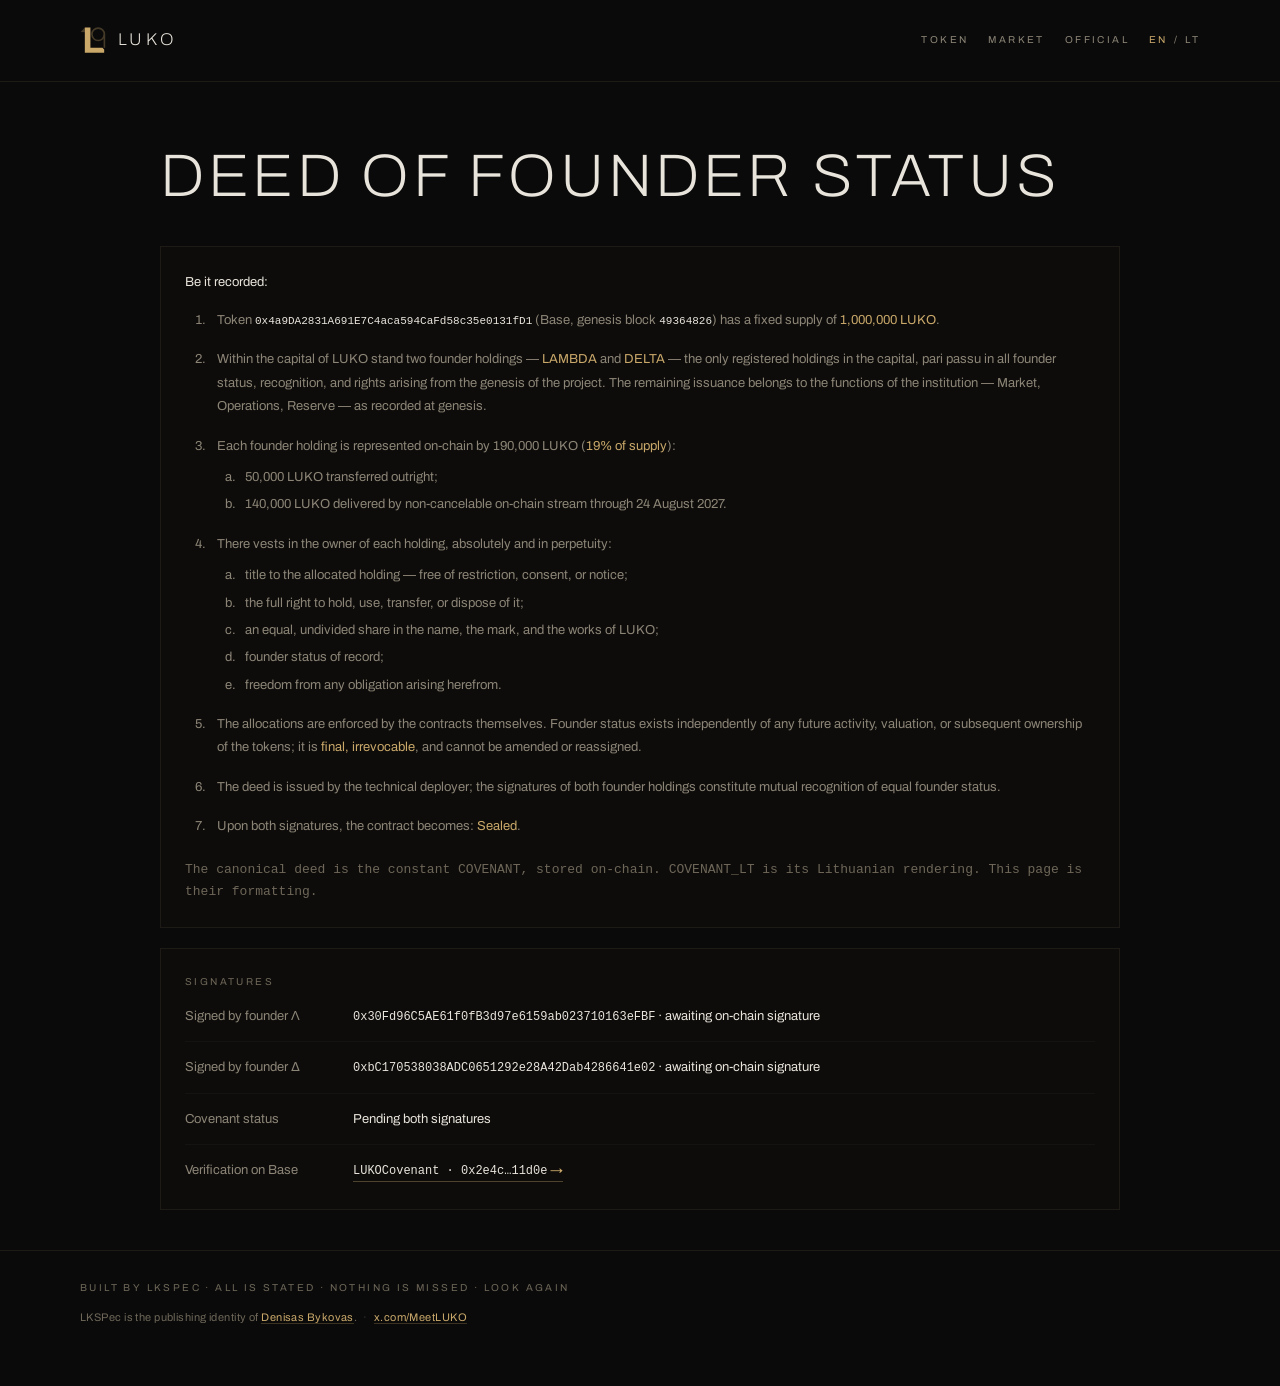
==== commit 211964de: "feat: make the LUKO main page, and move the genesis page to /oficial The apricot page becomes the si" ====
--- a/website/deed.html
+++ b/website/deed.html
@@ -73,7 +73,7 @@
       if (action) track(action);
     }, true);
   </script>
-  <link rel="stylesheet" href="styles.css?v=23">
+  <link rel="stylesheet" href="styles.css?v=24">
 </head>
 <body>
   <a class="skip-link" href="#main" data-en="Skip to content" data-lt="Pereiti prie turinio">Skip to content</a>
@@ -86,7 +86,7 @@
     <nav class="site-nav" aria-label="Sections">
       <a href="/" data-en="Token" data-lt="Tokenas">Token</a>
       <a href="/market" data-en="Market" data-lt="Rinka">Market</a>
-      <a href="/point" data-en="Point" data-lt="Taškas">Point</a>
+      <a href="/oficial" data-en="Official" data-lt="Oficialu">Official</a>
       <span class="language-toggle" role="group" aria-label="Language">
         <button type="button" class="language-option is-active" data-language="en" data-sentry-action="lang_switch" aria-pressed="true">EN</button>
         <span aria-hidden="true">/</span>
--- a/website/styles.css
+++ b/website/styles.css
@@ -799,11 +799,11 @@
 .deed-list .gold, .gold { color: var(--luko-gold); }
 
 /* ---------------------------------------------------------------------------
-   Point — the page written for friends rather than for the record.
-   It runs its own visual identity: apricot paper with a dot screen, Anton
-   display type, neon fills. Everything here is scoped to `.pt-body` so the
-   black/champagne system used by every other page is untouched.
-   Mobile-first; one breakpoint at 900px.
+   LUKO main page. Its own visual identity: apricot paper with a dot screen,
+   Anton display type, neon fills — deliberately not the black/champagne system
+   that oficial.html, market.html, deed.html and specification.html share, so
+   every rule here is scoped to `.pt-body` and inert on those pages.
+   Mobile-first; one breakpoint at 900px, with clamp() carrying the type between.
    --------------------------------------------------------------------------- */
 .pt-body {
   --pt-bg: #FFDFAF;
@@ -812,14 +812,16 @@
   --pt-ink-soft: #7A5F3C;
   --pt-rule: #1E140833;
   --pt-rule-dark: #FFDFAF33;
+  --pt-dim-dark: #FFDFAFCC;
   --pt-note-dark: #FFDFAF99;
+  --pt-half-dark: #FFDFAF8A;
   --pt-magenta: #B0007F;
   --pt-pink: #FF4BD8;
   --pt-green: #8BFF6B;
-  --pt-on-dark: #FFDFAF;
-  --pt-display: Anton, "Arial Narrow", "Helvetica Neue", sans-serif;
+  --pt-display-font: Anton, "Arial Narrow", "Helvetica Neue", sans-serif;
   --pt-sans: "Space Grotesk", "Helvetica Neue", Arial, sans-serif;
   --pt-mono: "DM Mono", ui-monospace, Menlo, monospace;
+  --pt-gutter: clamp(18px, 4vw, 56px);
 
   background: var(--pt-bg);
   background-image: radial-gradient(#00000018 1px, transparent 1px);
@@ -830,11 +832,9 @@
   line-height: 1.5;
 }
 
-/* The site-wide link and layout rules assume the dark system; unwind them.
-   :where() keeps this reset at zero specificity for the `a`, so a bordered
-   link like the secondary button or the dashed card keeps the border it asks
-   for — without it the reset outranks them and the box renders open at the
-   bottom. */
+/* The site-wide link rules assume the dark system; unwind them. :where() keeps
+   this reset at zero specificity for the anchor, so a bordered link keeps the
+   border it asks for instead of losing it to this rule. */
 .pt-body :where(a) {
   color: inherit;
   border-bottom: 0;
@@ -846,350 +846,455 @@
 .pt-body .skip-link {
   background: var(--pt-ink);
   border-color: var(--pt-ink);
-  color: var(--pt-on-dark);
+  color: var(--pt-bg);
   font-family: var(--pt-mono);
 }
-.pt-body main { max-width: 656px; margin: 0 auto; padding: 0; }
-.pt-body main section[id] { scroll-margin-top: 24px; }
-.pt-header,
-.pt-footer { max-width: 656px; margin: 0 auto; }
-
-/* Header */
-.pt-header {
-  display: flex;
-  align-items: center;
-  gap: 12px;
-  padding: 18px;
-}
-.pt-lockup { display: flex; align-items: center; gap: 10px; }
+/* Sections run edge to edge by design, so `main` gives up the site's wrapper. */
+.pt-body main { max-width: none; margin: 0; padding: 0; }
+.pt-body main section[id] { scroll-margin-top: 12px; }
+
+/* Shared primitives ------------------------------------------------------- */
+.pt-label {
+  display: block;
+  font-family: var(--pt-mono);
+  font-size: 11px;
+  letter-spacing: 0.16em;
+  text-transform: uppercase;
+  color: var(--pt-ink-soft);
+}
+.pt-label--dark { color: var(--pt-note-dark); letter-spacing: 0.2em; }
+.pt-accent { color: var(--pt-magenta); }
+.pt-green { color: var(--pt-green); }
+.pt-dim { color: var(--pt-dim-dark); }
+.pt-section-title {
+  margin: 12px 0 0;
+  font-family: var(--pt-display-font);
+  font-weight: 400;
+  font-size: clamp(30px, 4.2vw, 56px);
+  line-height: 1.08;
+}
+.pt-section-title--sm { font-size: clamp(28px, 3.6vw, 48px); line-height: 1.1; }
+.pt-display {
+  margin: 0;
+  font-family: var(--pt-display-font);
+  font-weight: 400;
+  font-size: clamp(24px, 2.9vw, 38px);
+  line-height: 1.18;
+}
+.pt-display--sm { font-size: clamp(20px, 2.2vw, 28px); line-height: 1.2; }
+.pt-body-copy { margin: 0; font-size: clamp(15px, 1.5vw, 17px); line-height: 1.6; text-wrap: pretty; }
+.pt-pull { margin: 0; font-size: clamp(17px, 1.9vw, 22px); line-height: 1.45; text-wrap: pretty; }
+.pt-note { margin: 0; font-size: 14px; line-height: 1.6; color: var(--pt-ink-soft); text-wrap: pretty; }
+.pt-stack { display: flex; flex-direction: column; gap: 16px; }
+.pt-stack--centred { align-self: center; }
+
+/* The mark is champagne and vanishes on apricot, so it always sits on an
+   ink disc — never on the paper itself. */
 .pt-chip {
   flex: none;
-  width: 46px;
-  height: 46px;
+  width: 44px;
+  height: 44px;
   display: flex;
   align-items: center;
   justify-content: center;
-  background: #000;
+  background: var(--pt-ink);
   border-radius: 50%;
 }
-.pt-chip img { display: block; width: 26px; height: 26px; }
-.pt-wordmark { font-family: var(--pt-display); font-size: 19px; letter-spacing: 0.04em; }
-.pt-nav { display: none; }
-.pt-body .pt-header-cta { display: none; }
-.pt-meta { display: flex; align-items: center; gap: 14px; margin-left: auto; }
-.pt-tag {
+.pt-chip img { display: block; width: 25px; height: 25px; }
+.pt-chip--sm { width: 40px; height: 40px; }
+.pt-chip--sm img { width: 23px; height: 23px; }
+.pt-chip--hero { width: clamp(76px, 8vw, 112px); height: clamp(76px, 8vw, 112px); }
+.pt-chip--hero img { width: 56%; height: 56%; }
+.pt-lockup { display: flex; align-items: center; gap: 12px; }
+.pt-wordmark { font-family: var(--pt-display-font); font-size: 20px; letter-spacing: 0.04em; }
+.pt-wordmark--sm { font-size: 18px; }
+
+/* Buttons. The solid one carries a border in its own colour so a solid and an
+   outlined button standing side by side measure exactly the same box. */
+.pt-btn {
+  display: flex;
+  align-items: center;
+  justify-content: center;
+  text-align: center;
+  padding: 15px 24px;
+  border: 3px solid var(--pt-ink);
+  font-family: var(--pt-display-font);
+  font-size: clamp(15px, 1.5vw, 18px);
+  line-height: 1.15;
+}
+.pt-body .pt-btn--solid { background: var(--pt-ink); color: var(--pt-bg); }
+.pt-body .pt-btn--solid:hover { background: var(--pt-ink-hover); border-color: var(--pt-ink-hover); }
+.pt-body .pt-btn--outline:hover { background: var(--pt-ink); color: var(--pt-bg); }
+.pt-btn--inline {
+  align-self: start;
+  padding: 14px 22px;
   font-family: var(--pt-mono);
-  font-size: 10px;
-  letter-spacing: 0.16em;
-  color: var(--pt-ink-soft);
-}
+  font-size: 12px;
+  letter-spacing: 0.1em;
+}
+
+/* Header ------------------------------------------------------------------ */
+.pt-header {
+  display: flex;
+  flex-wrap: wrap;
+  align-items: center;
+  justify-content: space-between;
+  gap: 14px;
+  padding: 18px var(--pt-gutter);
+  border-bottom: 2px solid var(--pt-ink);
+}
+.pt-nav {
+  display: flex;
+  flex-wrap: wrap;
+  align-items: center;
+  gap: 4px clamp(12px, 1.8vw, 26px);
+  font-family: var(--pt-mono);
+  font-size: 11px;
+  letter-spacing: 0.14em;
+  text-transform: uppercase;
+}
+/* 12px above and below a 20px line clears the 44px tap target on a phone. */
+.pt-nav > a { padding: 12px 0; }
+.pt-nav > a:hover { color: var(--pt-magenta); }
+.pt-nav-out { color: var(--pt-ink-soft); }
+.pt-body .pt-header-cta {
+  flex: none;
+  padding: 13px 18px;
+  background: var(--pt-ink);
+  color: var(--pt-bg);
+}
+.pt-body .pt-header-cta:hover { background: var(--pt-ink-hover); color: var(--pt-bg); }
 .pt-body .language-toggle {
   font-family: var(--pt-mono);
-  font-size: 10px;
-  letter-spacing: 0.16em;
+  font-size: 11px;
+  letter-spacing: 0.14em;
   color: var(--pt-ink-soft);
 }
 .pt-body .language-option { font-family: inherit; color: var(--pt-ink-soft); }
 .pt-body .language-option:hover,
 .pt-body .language-option.is-active { color: var(--pt-ink); }
 
-/* Hero */
-.pt-hero-copy { padding: 10px 18px 22px; }
+/* Hero -------------------------------------------------------------------- */
+/* Vertical rules are drawn as border-left pulled back by its own width inside
+   an overflow-hidden grid: when the grid collapses to one column the rule
+   slides off-canvas instead of stranding a line across the layout. */
+.pt-hero {
+  display: grid;
+  grid-template-columns: repeat(auto-fit, minmax(min(330px, 100%), 1fr));
+  border-bottom: 2px solid var(--pt-ink);
+  overflow: hidden;
+}
+.pt-hero-copy { padding: clamp(28px, 4.2vw, 60px) var(--pt-gutter) clamp(26px, 3.4vw, 44px); min-width: 0; }
+.pt-hero-lockup { display: flex; align-items: center; gap: clamp(14px, 1.8vw, 24px); }
 .pt-h1 {
   margin: 0;
-  font-family: var(--pt-display);
+  font-family: var(--pt-display-font);
   font-weight: 400;
-  font-size: 46px;
-  /* Anton never goes below line-height 1: Lithuanian diacritics (Ė, Ų, Ž, Š, Ū)
-     collide with the line above. */
-  line-height: 1.05;
-}
-.pt-accent { color: var(--pt-magenta); }
-.pt-lead { margin: 16px 0 0; font-size: 17px; line-height: 1.5; font-weight: 500; }
-.pt-facts {
-  list-style: none;
-  margin: 0 18px 22px;
-  padding: 0;
+  font-size: clamp(56px, 7vw, 108px);
+  /* 0.95 is safe for LUKO alone — no diacritic reaches above the caps. */
+  line-height: 0.95;
+  letter-spacing: 0.01em;
+}
+.pt-kicker {
+  margin: clamp(18px, 2.2vw, 28px) 0 0;
+  font-family: var(--pt-display-font);
+  font-size: clamp(24px, 2.8vw, 40px);
+  line-height: 1.1;
+}
+.pt-lead {
+  margin: clamp(16px, 2vw, 22px) 0 0;
+  font-size: clamp(18px, 1.9vw, 22px);
+  line-height: 1.45;
+  max-width: 520px;
+  text-wrap: pretty;
+}
+/* Three CTAs: equal boxes that fill the row when they fit and stack cleanly
+   when they don't, so the third never leaves a stranded half-width button. */
+.pt-actions {
   display: grid;
-  grid-template-columns: 1fr 1fr;
-}
-.pt-fact { padding: 16px 14px; border-top: 2px solid var(--pt-ink); }
-.pt-fact:nth-child(odd) { border-right: 2px solid var(--pt-ink); }
-.pt-fact-value {
-  display: block;
-  font-family: var(--pt-display);
-  font-weight: 400;
-  font-size: 26px;
-  line-height: 1;
-}
-.pt-fact-label {
-  display: block;
-  margin-top: 8px;
+  grid-template-columns: repeat(auto-fit, minmax(min(190px, 100%), 1fr));
+  gap: 12px;
+  margin-top: clamp(20px, 2.6vw, 32px);
+}
+.pt-hero-facts {
+  border-left: 2px solid var(--pt-ink);
+  margin-left: -2px;
+  display: flex;
+  flex-direction: column;
+  min-width: 0;
+}
+.pt-hero-row {
+  padding: clamp(16px, 2vw, 24px) clamp(18px, 3vw, 34px);
+  border-bottom: 2px solid var(--pt-ink);
+  display: flex;
+  align-items: baseline;
+  justify-content: space-between;
+  gap: 14px;
+}
+.pt-hero-row--green { background: var(--pt-green); }
+.pt-hero-row--green .pt-label { color: var(--pt-ink); }
+.pt-hero-row--people { flex-direction: column; align-items: stretch; gap: 12px; flex: 1; justify-content: center; }
+.pt-hero-value { font-family: var(--pt-display-font); font-size: clamp(18px, 1.9vw, 24px); text-align: right; }
+.pt-person { display: flex; align-items: center; gap: 12px; }
+.pt-person-name { font-family: var(--pt-display-font); font-size: clamp(17px, 1.8vw, 22px); }
+.pt-portrait {
+  flex: none;
+  width: 52px;
+  height: 52px;
+  display: flex;
+  align-items: center;
+  justify-content: center;
+  object-fit: cover;
+  object-position: 50% 16%;
+  background: var(--pt-ink);
+}
+/* Placeholder until Lukas has a photograph — same box, so dropping a real
+   portrait in changes nothing about the layout. */
+.pt-portrait--lp {
+  background: var(--pt-pink);
+  color: var(--pt-ink);
+  font-family: var(--pt-display-font);
+  font-size: 20px;
+}
+.pt-portrait--lg { width: 62px; height: 62px; }
+.pt-portrait--lg.pt-portrait--lp { font-size: 24px; letter-spacing: 0.04em; }
+.pt-hero-address {
+  padding: clamp(14px, 1.8vw, 20px) clamp(18px, 3vw, 34px);
   font-family: var(--pt-mono);
-  font-size: 10px;
-  letter-spacing: 0.12em;
+  font-size: 11px;
+  line-height: 1.6;
   color: var(--pt-ink-soft);
-}
-
-/* Questions */
-.pt-qa { padding: 0 18px 22px; }
-.pt-section-title {
-  margin: 0 0 12px;
-  font-family: var(--pt-display);
-  font-weight: 400;
-  font-size: 24px;
-  line-height: 1.1;
-}
-.pt-cards { display: flex; flex-direction: column; gap: 10px; }
+  word-break: break-all;
+}
+
+/* Questions --------------------------------------------------------------- */
+.pt-qa { padding: clamp(30px, 4vw, 52px) var(--pt-gutter); border-bottom: 2px solid var(--pt-ink); }
+.pt-cards {
+  display: grid;
+  grid-template-columns: repeat(auto-fit, minmax(min(320px, 100%), 1fr));
+  gap: 14px;
+  margin-top: clamp(22px, 3vw, 34px);
+}
 .pt-card {
-  display: block;
-  padding: 16px;
+  display: flex;
+  flex-direction: column;
+  gap: 8px;
+  padding: 18px;
   border: 3px solid var(--pt-ink);
 }
-/* The filled cards carry a border in their own colour so every card in the row
-   has the same box, fill or no fill. */
+/* Filled cards carry a border in their own colour so every box measures the
+   same, fill or no fill, and the rows stay aligned. */
 .pt-card--pink { background: var(--pt-pink); border-color: var(--pt-pink); }
 .pt-card--green { background: var(--pt-green); border-color: var(--pt-green); }
-.pt-card--ask { display: none; }
 .pt-q {
-  display: block;
-  margin: 0 0 7px;
-  font-family: var(--pt-display);
+  margin: 0;
+  font-family: var(--pt-display-font);
   font-weight: 400;
-  font-size: 19px;
-  line-height: 1.15;
-}
-.pt-a { display: block; margin: 0; font-size: 15px; line-height: 1.5; }
-
-/* That night */
-.pt-night { padding: 0 18px 22px; }
-.pt-night-note { display: none; }
-.pt-steps {
-  list-style: none;
-  margin: 0;
-  padding: 0;
+  font-size: clamp(18px, 1.9vw, 22px);
+  line-height: 1.2;
+}
+.pt-a { margin: 0; font-size: 15px; line-height: 1.6; text-wrap: pretty; }
+
+/* Emission ---------------------------------------------------------------- */
+.pt-emission { border-bottom: 2px solid var(--pt-ink); }
+.pt-strip {
+  display: grid;
+  grid-template-columns: repeat(auto-fit, minmax(min(180px, 100%), 1fr));
+  overflow: hidden;
+}
+.pt-cell {
+  display: flex;
+  flex-direction: column;
+  gap: 8px;
+  padding: clamp(22px, 2.8vw, 34px) clamp(16px, 2.4vw, 32px);
+  border-left: 2px solid var(--pt-ink);
+  margin-left: -2px;
+}
+.pt-cell--pink { background: var(--pt-pink); }
+.pt-cell--green { background: var(--pt-green); }
+.pt-cell--pink .pt-label,
+.pt-cell--green .pt-label { color: var(--pt-ink); }
+.pt-cell-value { font-family: var(--pt-display-font); font-size: clamp(36px, 4.2vw, 58px); line-height: 1; }
+.pt-cell-value--sm { font-size: clamp(32px, 3.6vw, 50px); }
+.pt-split {
+  display: grid;
+  grid-template-columns: repeat(auto-fit, minmax(min(300px, 100%), 1fr));
+  gap: clamp(18px, 3vw, 48px);
+  padding: clamp(24px, 3.4vw, 44px) var(--pt-gutter);
   border-top: 2px solid var(--pt-ink);
 }
-.pt-step {
+.pt-split .pt-stack { gap: 14px; }
+
+/* Founders ---------------------------------------------------------------- */
+.pt-founders {
   display: grid;
-  grid-template-columns: 62px 1fr;
-  padding: 14px 0;
-}
-.pt-step + .pt-step { border-top: 1px solid var(--pt-rule); }
-.pt-time { font-family: var(--pt-mono); font-size: 13px; color: var(--pt-ink-soft); }
-.pt-step--last .pt-time { color: var(--pt-magenta); }
-.pt-step-body { margin: 0; font-size: 15px; line-height: 1.5; }
-
-/* Statement and call to action */
-.pt-close { padding: 0 18px 26px; }
-.pt-statement {
-  margin: 0 0 22px;
-  padding: 20px 18px;
-  background: var(--pt-ink);
-  color: var(--pt-on-dark);
-  font-size: 17px;
-  line-height: 1.55;
-}
-.pt-mark { color: var(--pt-green); }
-.pt-actions { display: flex; flex-direction: column; gap: 10px; }
-.pt-btn { display: block; text-align: center; }
-.pt-body .pt-btn--primary {
-  background: var(--pt-ink);
-  color: var(--pt-on-dark);
-  padding: 18px;
-  font-family: var(--pt-display);
-  font-size: 20px;
-}
-.pt-btn--secondary {
-  border: 3px solid var(--pt-ink);
-  padding: 14px;
+  grid-template-columns: repeat(auto-fit, minmax(min(320px, 100%), 1fr));
+  gap: clamp(20px, 3vw, 48px);
+  padding: clamp(28px, 3.8vw, 52px) var(--pt-gutter);
+  border-bottom: 2px solid var(--pt-ink);
+}
+.pt-founders > .pt-stack { gap: clamp(18px, 2.4vw, 26px); }
+.pt-founder-cards { display: flex; flex-direction: column; gap: 12px; max-width: 460px; }
+.pt-founder { display: flex; align-items: center; gap: 14px; padding: 14px; border: 3px solid var(--pt-ink); }
+.pt-founder-text { display: flex; flex-direction: column; gap: 3px; min-width: 0; }
+.pt-founder-name { font-family: var(--pt-display-font); font-size: 20px; line-height: 1.15; }
+.pt-founder .pt-label { letter-spacing: 0.12em; }
+
+/* Principle — the dark band ------------------------------------------------ */
+.pt-principle { background: var(--pt-ink); color: var(--pt-bg); }
+.pt-principle-head { padding: clamp(34px, 5vw, 76px) var(--pt-gutter) clamp(22px, 3vw, 34px); }
+.pt-principle-title {
+  margin: 14px 0 0;
+  font-family: var(--pt-display-font);
+  font-weight: 400;
+  font-size: clamp(34px, 5.4vw, 76px);
+  line-height: 1.06;
+}
+.pt-principle-copy {
+  display: grid;
+  grid-template-columns: repeat(auto-fit, minmax(min(280px, 100%), 1fr));
+  gap: clamp(20px, 3vw, 48px);
+  padding: 0 var(--pt-gutter) clamp(26px, 3.4vw, 42px);
+}
+.pt-principle-copy .pt-stack { gap: 14px; }
+.pt-principle-copy .pt-pull { font-size: clamp(17px, 1.8vw, 20px); line-height: 1.5; }
+.pt-principle-copy .pt-body-copy { font-size: 15px; line-height: 1.65; }
+.pt-principle-close {
+  display: flex;
+  flex-wrap: wrap;
+  align-items: baseline;
+  gap: clamp(10px, 2.4vw, 26px);
+  padding: clamp(20px, 2.6vw, 32px) var(--pt-gutter) clamp(32px, 4.4vw, 56px);
+  border-top: 1px solid var(--pt-rule-dark);
+}
+.pt-closing { font-family: var(--pt-display-font); font-size: clamp(22px, 2.8vw, 36px); }
+.pt-closing--dim { color: var(--pt-half-dark); }
+
+/* Genesis ----------------------------------------------------------------- */
+.pt-genesis { border-bottom: 2px solid var(--pt-ink); }
+.pt-genesis-head {
+  display: flex;
+  flex-wrap: wrap;
+  align-items: baseline;
+  justify-content: space-between;
+  gap: 10px;
+  padding: clamp(30px, 4vw, 52px) var(--pt-gutter) clamp(18px, 2.4vw, 26px);
+}
+.pt-genesis-title {
+  margin: 0;
+  font-family: var(--pt-display-font);
+  font-weight: 400;
+  font-size: clamp(34px, 5vw, 68px);
+  line-height: 1.05;
+}
+.pt-genesis-head .pt-label { font-size: 12px; }
+.pt-strip--steps { grid-template-columns: repeat(auto-fit, minmax(min(230px, 100%), 1fr)); }
+.pt-cell--step {
+  gap: 12px;
+  padding: clamp(20px, 2.4vw, 30px) clamp(16px, 2.2vw, 28px);
+  border-top: 2px solid var(--pt-ink);
+}
+.pt-time { font-family: var(--pt-mono); font-size: 14px; color: var(--pt-ink-soft); }
+.pt-time--now { color: var(--pt-ink); }
+.pt-step-copy { font-size: 15px; line-height: 1.55; text-wrap: pretty; }
+.pt-genesis-close {
+  margin: 0;
+  padding: clamp(22px, 3vw, 36px) var(--pt-gutter) clamp(28px, 3.8vw, 48px);
+  font-family: var(--pt-display-font);
+  font-size: clamp(22px, 2.8vw, 36px);
+  line-height: 1.2;
+  max-width: 900px;
+}
+
+/* On-chain records -------------------------------------------------------- */
+.pt-records { border-bottom: 2px solid var(--pt-ink); }
+.pt-records-head {
+  display: grid;
+  grid-template-columns: repeat(auto-fit, minmax(min(300px, 100%), 1fr));
+  gap: clamp(16px, 3vw, 44px);
+  padding: clamp(30px, 4vw, 52px) var(--pt-gutter) clamp(20px, 2.6vw, 30px);
+}
+.pt-records-note { margin: 0; align-self: end; font-size: 15px; line-height: 1.6; text-wrap: pretty; }
+.pt-rows { display: flex; flex-direction: column; }
+.pt-row {
+  display: grid;
+  grid-template-columns: repeat(auto-fit, minmax(min(230px, 100%), 1fr));
+  gap: 10px 12px;
+  align-items: baseline;
+  padding: clamp(22px, 2.4vw, 28px) var(--pt-gutter);
+  border-top: 2px solid var(--pt-ink);
+}
+.pt-rows .pt-row:last-child { border-bottom: 2px solid var(--pt-ink); }
+.pt-body .pt-row:hover { background: var(--pt-ink); color: var(--pt-bg); }
+.pt-row-name { font-family: var(--pt-display-font); font-size: clamp(21px, 2.3vw, 28px); }
+.pt-row-desc { font-size: 15px; line-height: 1.55; }
+.pt-row-go { font-family: var(--pt-mono); font-size: 12px; letter-spacing: 0.12em; text-transform: uppercase; }
+.pt-records-address {
+  padding: 16px var(--pt-gutter) clamp(24px, 3vw, 34px);
+  font-family: var(--pt-mono);
+  font-size: 11px;
+  color: var(--pt-ink-soft);
+  word-break: break-all;
+}
+
+/* What's next ------------------------------------------------------------- */
+.pt-next {
+  display: grid;
+  grid-template-columns: repeat(auto-fit, minmax(min(300px, 100%), 1fr));
+  gap: clamp(18px, 3vw, 48px);
+  padding: clamp(30px, 4vw, 52px) var(--pt-gutter);
+  border-bottom: 2px solid var(--pt-ink);
+}
+
+/* Footer ------------------------------------------------------------------ */
+.pt-footer {
+  display: grid;
+  grid-template-columns: repeat(auto-fit, minmax(min(240px, 100%), 1fr));
+  gap: clamp(20px, 3vw, 40px);
+  padding: clamp(28px, 3.6vw, 48px) var(--pt-gutter) clamp(32px, 4vw, 52px);
+  /* A phone's bottom chrome floats over the viewport; add whatever the device
+     reserves. Separate declaration so a browser without env() keeps the rest. */
+  padding-bottom: calc(clamp(32px, 4vw, 52px) + env(safe-area-inset-bottom, 0px));
+}
+.pt-footer-brand { display: flex; flex-direction: column; gap: 10px; }
+.pt-footer-claim {
+  align-self: center;
+  font-family: var(--pt-display-font);
+  font-size: clamp(20px, 2.2vw, 26px);
+  line-height: 1.2;
+}
+.pt-footer-links {
+  display: flex;
+  flex-wrap: wrap;
+  gap: 10px 18px;
+  align-self: center;
   font-family: var(--pt-mono);
   font-size: 12px;
   letter-spacing: 0.1em;
-}
-
-/* Footer */
-.pt-footer {
-  /* The design's 30px, plus whatever the device reserves for its home
-     indicator. Separate declaration so a browser without env() keeps the
-     shorthand — and its side gutters — instead of dropping the lot. */
-  padding: 0 18px 30px;
-  padding-bottom: calc(30px + env(safe-area-inset-bottom, 0px));
+  text-transform: uppercase;
+}
+.pt-footer-links a:hover { color: var(--pt-magenta); }
+.pt-footer-meta {
+  grid-column: 1 / -1;
+  margin: 0;
   font-family: var(--pt-mono);
-  font-size: 10px;
-  line-height: 1.6;
+  font-size: 11px;
   color: var(--pt-ink-soft);
 }
-.pt-address { margin: 0; word-break: break-all; }
-.pt-footer-note,
-.pt-footer-meta { margin: 8px 0 0; }
 .pt-footer-meta a { text-decoration: underline; text-underline-offset: 3px; }
-
-/* Hover — colour only. Nothing moves, scales or casts a shadow. */
-.pt-body .pt-header-cta:hover,
-.pt-body .pt-btn--primary:hover { background: var(--pt-ink-hover); }
-.pt-body .pt-btn--secondary:hover,
-.pt-body .pt-card--ask:hover { background: var(--pt-ink); color: var(--pt-on-dark); }
-.pt-nav a:hover,
-.pt-footer-meta a:hover,
-.pt-lockup:hover .pt-wordmark { text-decoration: underline; text-underline-offset: 4px; }
+.pt-footer-meta a:hover { color: var(--pt-magenta); }
 
 @media (prefers-reduced-motion: reduce) {
   .pt-body a,
   .pt-body button { transition: none; }
 }
 
-/* Desktop ---------------------------------------------------------------- */
+/* Desktop ----------------------------------------------------------------- */
 @media (min-width: 900px) {
-  .pt-body main,
-  .pt-header,
-  .pt-footer { max-width: 1280px; }
-
-  .pt-header {
-    gap: 28px;
-    padding: 22px 56px;
-    border-bottom: 2px solid var(--pt-ink);
-  }
-  .pt-lockup { gap: 12px; }
-  .pt-chip { width: 44px; height: 44px; }
-  .pt-chip img { width: 25px; height: 25px; }
-  .pt-wordmark { font-size: 20px; }
-  .pt-nav {
-    display: flex;
-    align-items: center;
-    gap: 28px;
-    margin-left: auto;
-    font-family: var(--pt-mono);
-    font-size: 11px;
-    letter-spacing: 0.14em;
-    text-transform: uppercase;
-  }
-  .pt-meta { margin-left: 0; }
-  .pt-tag { display: none; }
-  .pt-body .language-toggle { font-size: 11px; letter-spacing: 0.14em; }
-  .pt-body .pt-header-cta {
-    display: inline-block;
-    background: var(--pt-ink);
-    color: var(--pt-on-dark);
-    padding: 10px 18px;
-    font-family: var(--pt-mono);
-    font-size: 11px;
-    letter-spacing: 0.14em;
-    text-transform: uppercase;
-  }
-
-  .pt-hero {
-    display: grid;
-    grid-template-columns: 1.15fr 1fr;
-    border-bottom: 2px solid var(--pt-ink);
-  }
-  .pt-hero-copy { padding: 64px 56px; min-width: 0; }
-  /* 82px is the size at the 1280px reference width; below that it tracks the
-     viewport so the longest word never pushes the hero grid wider than the page. */
-  .pt-h1 { font-size: clamp(56px, 6.4vw, 82px); line-height: 1.03; }
-  .pt-lead { margin-top: 26px; font-size: 21px; max-width: 560px; }
-  .pt-facts { margin: 0; min-width: 0; border-left: 2px solid var(--pt-ink); }
-  .pt-fact { padding: 28px; }
-  .pt-fact:nth-child(1),
-  .pt-fact:nth-child(2) { border-top: 0; }
-  .pt-fact:nth-child(1),
-  .pt-fact:nth-child(2) { border-bottom: 2px solid var(--pt-ink); }
-  .pt-fact-value { font-size: 40px; }
-  .pt-fact-label { font-size: 11px; }
-
-  .pt-qa { padding: 48px 56px 44px; }
-  .pt-section-title { font-size: 30px; margin-bottom: 32px; }
-  .pt-cards { display: grid; grid-template-columns: repeat(2, 1fr); gap: 16px; }
-  .pt-card { padding: 22px; }
-  .pt-card--ask {
-    display: flex;
-    flex-direction: column;
-    justify-content: center;
-    gap: 10px;
-    border-style: dashed;
-  }
-  .pt-card--ask .pt-q { margin-bottom: 0; }
-  .pt-q { font-size: 22px; margin-bottom: 10px; }
-  .pt-a { font-size: 16px; line-height: 1.55; }
-
-  .pt-night {
-    padding: 40px 56px 48px;
-    background: var(--pt-ink);
-    color: var(--pt-on-dark);
-    border-top: 2px solid var(--pt-ink);
-    border-bottom: 2px solid var(--pt-ink);
-  }
-  .pt-night-head {
-    display: flex;
-    align-items: baseline;
-    justify-content: space-between;
-    gap: 24px;
-    padding-bottom: 12px;
-  }
-  .pt-night-head .pt-section-title { margin: 0; }
-  .pt-night-note {
-    display: block;
-    margin: 0;
-    font-family: var(--pt-mono);
-    font-size: 12px;
-    letter-spacing: 0.14em;
-    color: var(--pt-note-dark);
-    text-align: right;
-  }
-  .pt-steps {
-    display: grid;
-    grid-template-columns: repeat(4, 1fr);
-    border-top: 0;
-    padding-top: 24px;
-  }
-  .pt-step {
-    display: block;
-    padding: 0 24px;
-    border-right: 1px solid var(--pt-rule-dark);
-  }
-  .pt-step + .pt-step { border-top: 0; }
-  .pt-step:first-child { padding-left: 0; }
-  .pt-step:last-child { padding-right: 0; border-right: 0; }
-  .pt-time { display: block; margin-bottom: 12px; font-size: 14px; color: var(--pt-green); }
-  .pt-step--last .pt-time { color: var(--pt-pink); }
-  .pt-step-body { font-size: 16px; line-height: 1.55; }
-
-  .pt-close {
-    display: grid;
-    grid-template-columns: 1.4fr 1fr;
-    align-items: center;
-    gap: 40px;
-    padding: 52px 56px;
-  }
-  .pt-statement {
-    margin: 0;
-    padding: 0;
-    background: transparent;
-    color: var(--pt-ink);
-    font-size: 24px;
-    line-height: 1.5;
-  }
-  .pt-mark { background: var(--pt-green); color: var(--pt-ink); padding: 0 6px; }
-  .pt-actions { gap: 12px; }
-  .pt-body .pt-btn--primary { padding: 20px; font-size: 22px; }
-  .pt-btn--secondary { padding: 16px; }
-
-  .pt-footer {
-    display: flex;
-    flex-wrap: wrap;
-    align-items: center;
-    justify-content: space-between;
-    gap: 12px;
-    padding: 24px 56px 30px;
-    border-top: 2px solid var(--pt-ink);
-    font-size: 11px;
-  }
-  .pt-address,
-  .pt-footer-note { margin: 0; }
-  .pt-footer-meta { flex-basis: 100%; margin: 0; }
-}
-
-/* The three-column question grid needs the room; below 1100px it stays at two. */
-@media (min-width: 1100px) {
-  .pt-cards { grid-template-columns: repeat(3, 1fr); }
-}
+  /* Cap the running text so lines don't over-run on a wide screen; the
+     sections themselves stay edge to edge. */
+  .pt-records-note,
+  .pt-next .pt-body-copy,
+  .pt-founders .pt-body-copy { max-width: 560px; }
+  .pt-split .pt-body-copy { max-width: 680px; }
+}
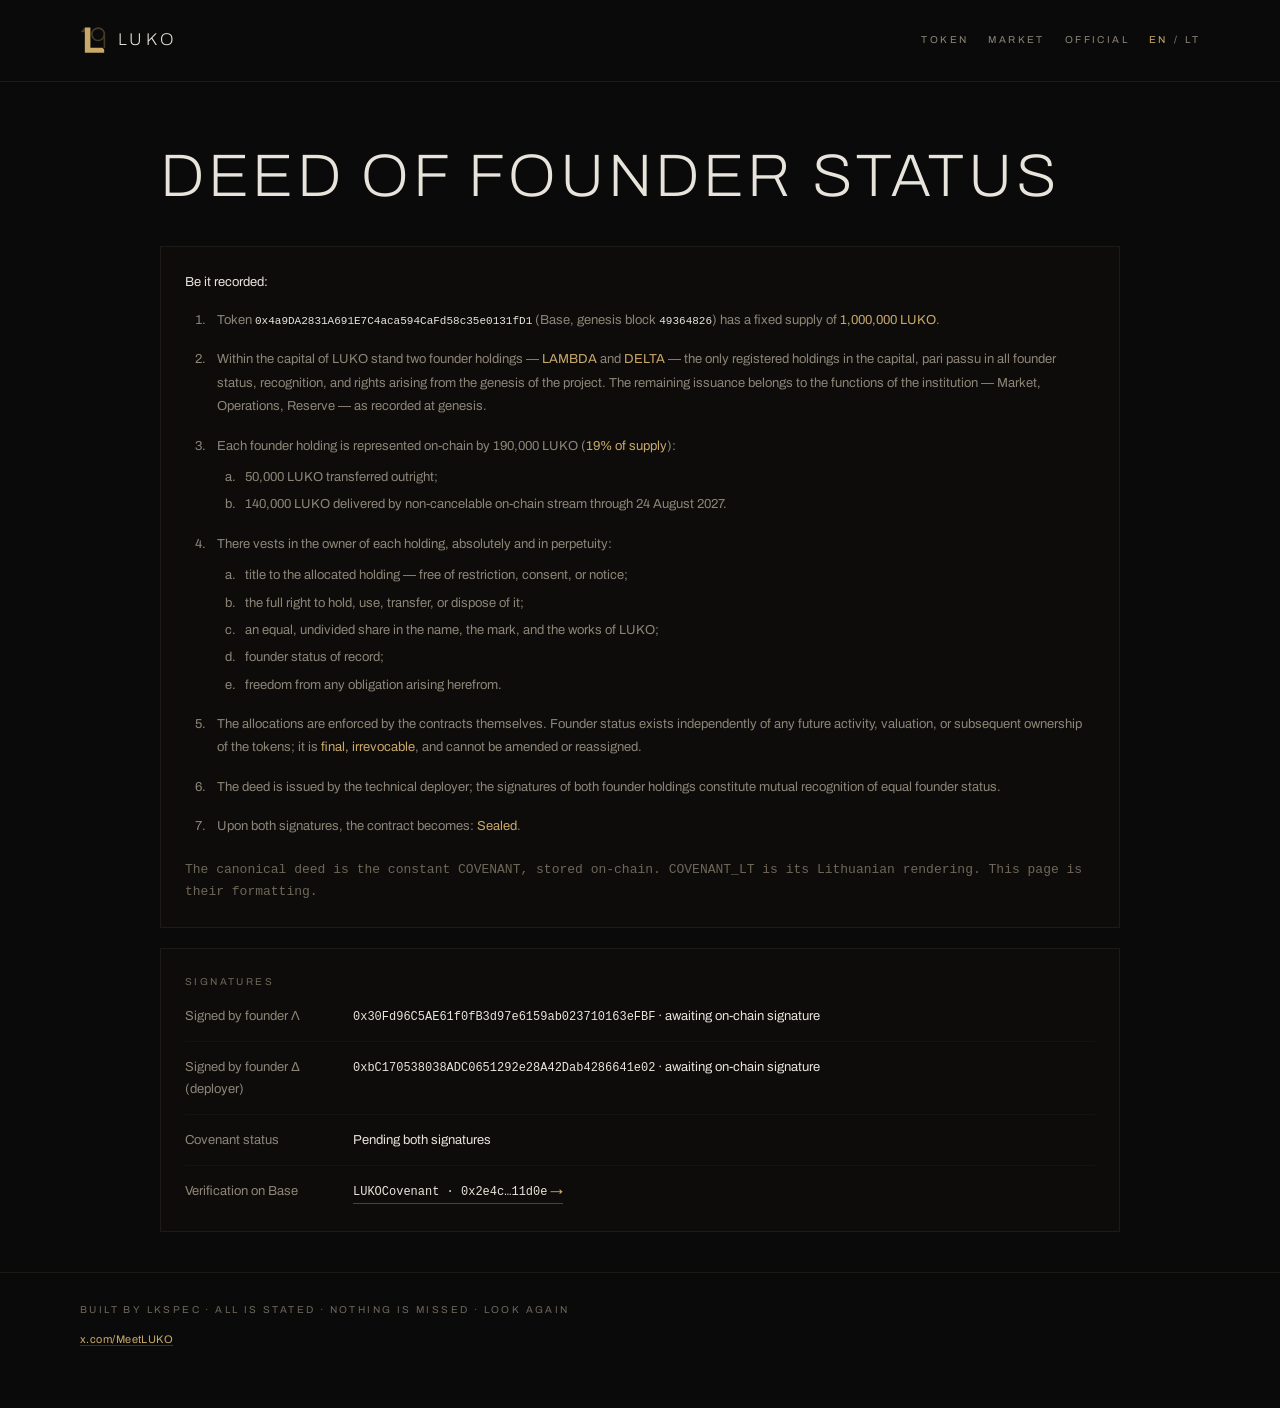
==== commit ed2cf420: "Show the second founder holding as Δ, the deployer Remove the publisher's name, profile link and por" ====
--- a/website/deed.html
+++ b/website/deed.html
@@ -73,7 +73,7 @@
       if (action) track(action);
     }, true);
   </script>
-  <link rel="stylesheet" href="styles.css?v=24">
+  <link rel="stylesheet" href="styles.css?v=33">
 </head>
 <body>
   <a class="skip-link" href="#main" data-en="Skip to content" data-lt="Pereiti prie turinio">Skip to content</a>
@@ -164,7 +164,7 @@
           <span class="deed-sig"><code class="address">0x30Fd96C5AE61f0fB3d97e6159ab023710163eFBF</code> · <span id="sig-lambda" data-en="awaiting on-chain signature" data-lt="laukiama parašo grandinėje">awaiting on-chain signature</span></span>
         </div>
         <div class="link-row">
-          <span class="link-name" data-en="Signed by founder Δ" data-lt="Pasirašė steigėjas Δ">Signed by founder Δ</span>
+          <span class="link-name" data-en="Signed by founder Δ (deployer)" data-lt="Pasirašė steigėjas Δ (diegėjas)">Signed by founder Δ (deployer)</span>
           <span class="deed-sig"><code class="address">0xbC170538038ADC0651292e28A42Dab4286641e02</code> · <span id="sig-delta" data-en="awaiting on-chain signature" data-lt="laukiama parašo grandinėje">awaiting on-chain signature</span></span>
         </div>
         <div class="link-row">
@@ -181,7 +181,7 @@
 
   <footer class="site-footer">
     <p>Built by LKSPec · <span data-en="All is stated · Nothing is missed · Look again" data-lt="Viskas pasakyta · Nieko nepraleista · Pažvelk dar kartą">All is stated · Nothing is missed · Look again</span></p>
-    <p class="footer-note">LKSPec is the publishing identity of <a href="https://www.linkedin.com/in/bykovas/" rel="noopener me">Denisas Bykovas</a>.<span class="footer-sep">·</span><a href="https://x.com/MeetLUKO" rel="noopener me" data-sentry-action="outbound_x">x.com/MeetLUKO</a></p>
+    <p class="footer-note"><a href="https://x.com/MeetLUKO" rel="noopener me" data-sentry-action="outbound_x">x.com/MeetLUKO</a></p>
   </footer>
 
   <script src="app.js?v=10" defer></script>
--- a/website/styles.css
+++ b/website/styles.css
@@ -580,10 +580,74 @@
   filter: hue-rotate(-125deg) saturate(0.55) brightness(0.96);
 }
 
-/* Allocation — chart + table */
-.allocation-layout { display: flex; flex-direction: column; gap: 28px; }
-.allocation-chart-col { display: flex; flex-direction: column; gap: 20px; align-items: center; }
+/* Allocation — table, chart and holdings bars. Phones stack them in that
+   order; tablets put the table on top with chart and bars side by side;
+   wide screens place chart | table | bars in one row. */
+.allocation-layout {
+  display: grid;
+  grid-template-columns: minmax(0, 1fr);
+  grid-template-areas: "table" "chart" "holdings";
+  gap: 28px;
+}
+.allocation-layout > .table-scroll { grid-area: table; }
+.allocation-chart-col { grid-area: chart; display: flex; justify-content: center; }
 .allocation-chart { width: 208px; height: 208px; }
+/* Current holdings: name, bar, amount, share on one line; bar under the
+   name when the space is narrow */
+.holdings {
+  grid-area: holdings;
+  justify-self: center;
+  width: 100%;
+  max-width: 440px;
+  container-type: inline-size;
+  /* a faint rule sets the bars apart: above them when stacked, beside them
+     in a row (drawn in the middle of the gap) */
+  padding-top: 24px;
+  border-top: 1px solid var(--luko-hairline-raised);
+}
+.holdings .label { margin-bottom: 10px; }
+.holdings-list {
+  list-style: none;
+  margin: 0;
+  padding: 0;
+  display: grid;
+  grid-template-columns: max-content minmax(24px, 1fr) max-content max-content max-content;
+  column-gap: 10px;
+  row-gap: 7px;
+  align-items: center;
+  font-family: var(--font-mono);
+  font-size: 12px;
+  color: var(--luko-offwhite);
+}
+.holdings-row { display: contents; }
+.holdings-name { color: var(--luko-muted); white-space: nowrap; }
+.holdings-bar { display: block; height: 9px; }
+.holdings-fill { display: block; height: 100%; min-width: 2px; }
+.holdings-amount { text-align: right; white-space: nowrap; }
+.holdings-share,
+.holdings-note { color: var(--luko-faint); white-space: nowrap; }
+.holdings-row-locked > * { margin-top: 12px; }
+.holdings-row-locked .holdings-fill { box-shadow: inset 0 0 0 1px var(--luko-faint); }
+@container (max-width: 359px) {
+  .holdings-list { display: block; font-size: 11px; }
+  .holdings-row {
+    display: flex;
+    flex-wrap: wrap;
+    align-items: baseline;
+    column-gap: 5px;
+    row-gap: 4px;
+    margin-bottom: 9px;
+  }
+  .holdings-name { flex: 1 1 auto; }
+  .holdings-note:empty { display: none; }
+  /* a note that does not fit wraps under the amount, not under the name */
+  .holdings-note { margin-left: auto; }
+  .holdings-bar { order: 1; flex: 0 0 100%; height: 6px; }
+  .holdings-row-locked { margin-top: 16px; }
+  .holdings-row-locked > * { margin-top: 0; }
+}
+/* Notes under the allocation table stay quiet next to the figures */
+#allocation .coin-line { color: var(--luko-muted); }
 .allocation-legend {
   list-style: none;
   margin: 0;
@@ -627,6 +691,9 @@
   color: var(--luko-faint);
   text-align: right;
   border-bottom: 1px solid var(--luko-hairline);
+  /* two-word headers may break onto a second line when space runs out */
+  white-space: normal;
+  vertical-align: bottom;
 }
 .allocation-table td {
   padding: 11px 12px;
@@ -654,13 +721,57 @@
     letter-spacing: 0.08em;
   }
   .allocation-table td { padding: 9px 4px; }
-  .allocation-table th:nth-child(3),
-  .allocation-table td:nth-child(3) { display: none; }
-}
-@media (min-width: 960px) {
-  .allocation-layout { flex-direction: row; align-items: flex-start; gap: 40px; }
-  .allocation-chart-col { flex-shrink: 0; }
-  .table-scroll { flex: 1; }
+  /* The swatch stays with the first word; a long name wraps after it */
+  .allocation-table td:first-child { white-space: nowrap; }
+  .allocation-table td:first-child > span:last-child { white-space: normal; }
+}
+/* Allocation, Amount and Percent always show. The rest appear as the width
+   allows: Vesting first, then Status, then Immediate. */
+@media (max-width: 413px) {
+  .allocation-table th:nth-child(4),
+  .allocation-table td:nth-child(4) { display: none; }
+}
+@media (max-width: 357px) {
+  .allocation-table th:nth-child(6),
+  .allocation-table td:nth-child(6) { display: none; }
+}
+@media (max-width: 320px) {
+  .allocation-table th:nth-child(5),
+  .allocation-table td:nth-child(5) { display: none; }
+}
+@media (min-width: 720px) and (max-width: 859px) {
+  /* Tighter cells on narrow tablets */
+  .allocation-table th,
+  .allocation-table td { padding-left: 8px; padding-right: 8px; }
+}
+@media (min-width: 600px) {
+  .allocation-layout {
+    grid-template-columns: max-content minmax(0, 1fr);
+    grid-template-areas: "table table" "chart holdings";
+    column-gap: 40px;
+    align-items: center;
+  }
+  .holdings {
+    justify-self: stretch;
+    width: auto;
+    margin-left: -20px;
+    padding: 0 0 0 20px;
+    border-top: 0;
+    border-left: 1px solid var(--luko-hairline-raised);
+  }
+}
+@media (min-width: 1120px) {
+  .allocation-layout {
+    grid-template-columns: max-content minmax(0, 1fr) 190px;
+    grid-template-areas: "chart table holdings";
+    column-gap: 28px;
+    align-items: start;
+  }
+  .holdings { margin-left: -14px; padding-left: 14px; }
+  .allocation-chart { width: 168px; height: 168px; }
+  /* tighter cells so chart, table and bars fit one row */
+  .allocation-table th,
+  .allocation-table td { padding-left: 8px; padding-right: 8px; }
 }
 
 @media (prefers-reduced-motion: reduce) {
@@ -1039,25 +1150,25 @@
 .pt-person-name { font-family: var(--pt-display-font); font-size: clamp(17px, 1.8vw, 22px); }
 .pt-portrait {
   flex: none;
+  display: block;
   width: 52px;
   height: 52px;
-  display: flex;
-  align-items: center;
-  justify-content: center;
   object-fit: cover;
   object-position: 50% 16%;
   background: var(--pt-ink);
 }
-/* Placeholder until Lukas has a photograph — same box, so dropping a real
-   portrait in changes nothing about the layout. */
-.pt-portrait--lp {
-  background: var(--pt-pink);
-  color: var(--pt-ink);
+.pt-portrait--lg { width: 62px; height: 62px; }
+/* A holding shown by its sign, not a face: same square, same ink ground. */
+.pt-portrait--mark {
+  display: flex;
+  align-items: center;
+  justify-content: center;
+  color: var(--pt-bg);
   font-family: var(--pt-display-font);
-  font-size: 20px;
-}
-.pt-portrait--lg { width: 62px; height: 62px; }
-.pt-portrait--lg.pt-portrait--lp { font-size: 24px; letter-spacing: 0.04em; }
+  font-size: 24px;
+  line-height: 1;
+}
+.pt-portrait--lg.pt-portrait--mark { font-size: 28px; }
 .pt-hero-address {
   padding: clamp(14px, 1.8vw, 20px) clamp(18px, 3vw, 34px);
   font-family: var(--pt-mono);
